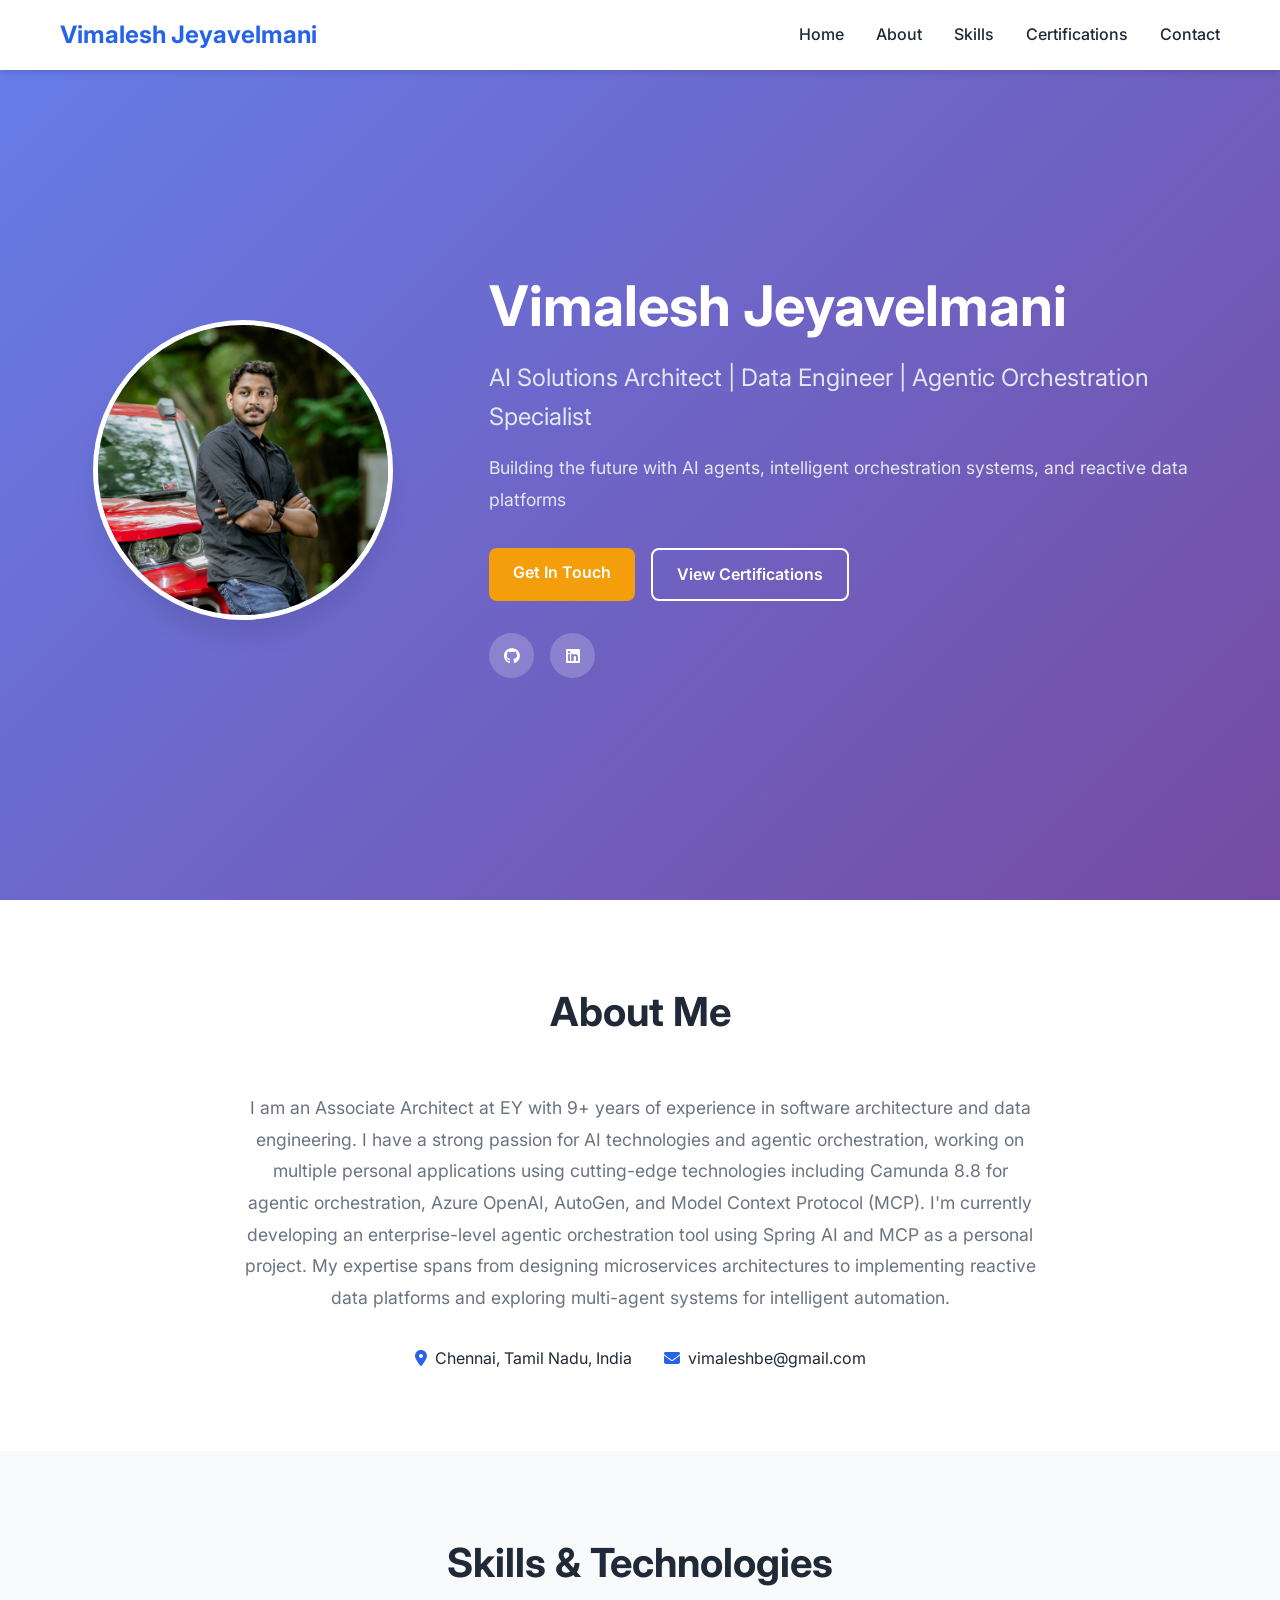
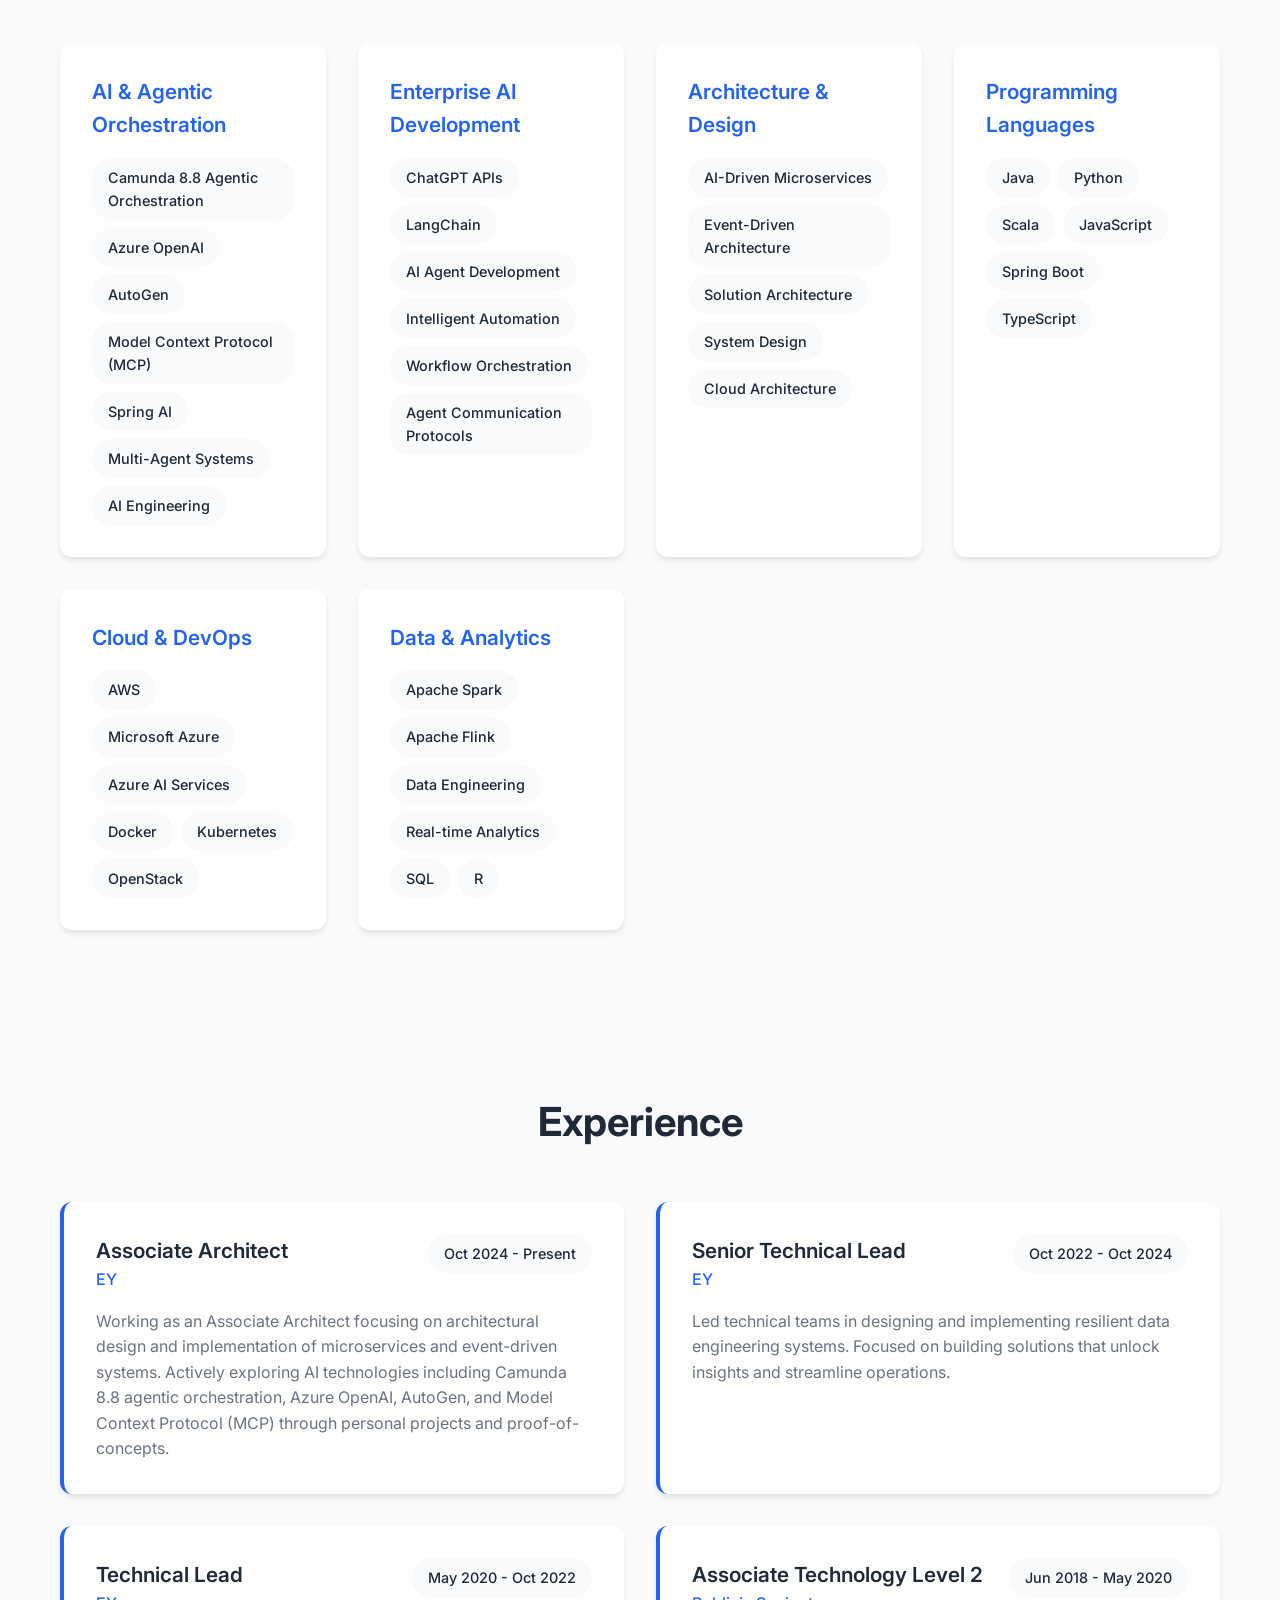
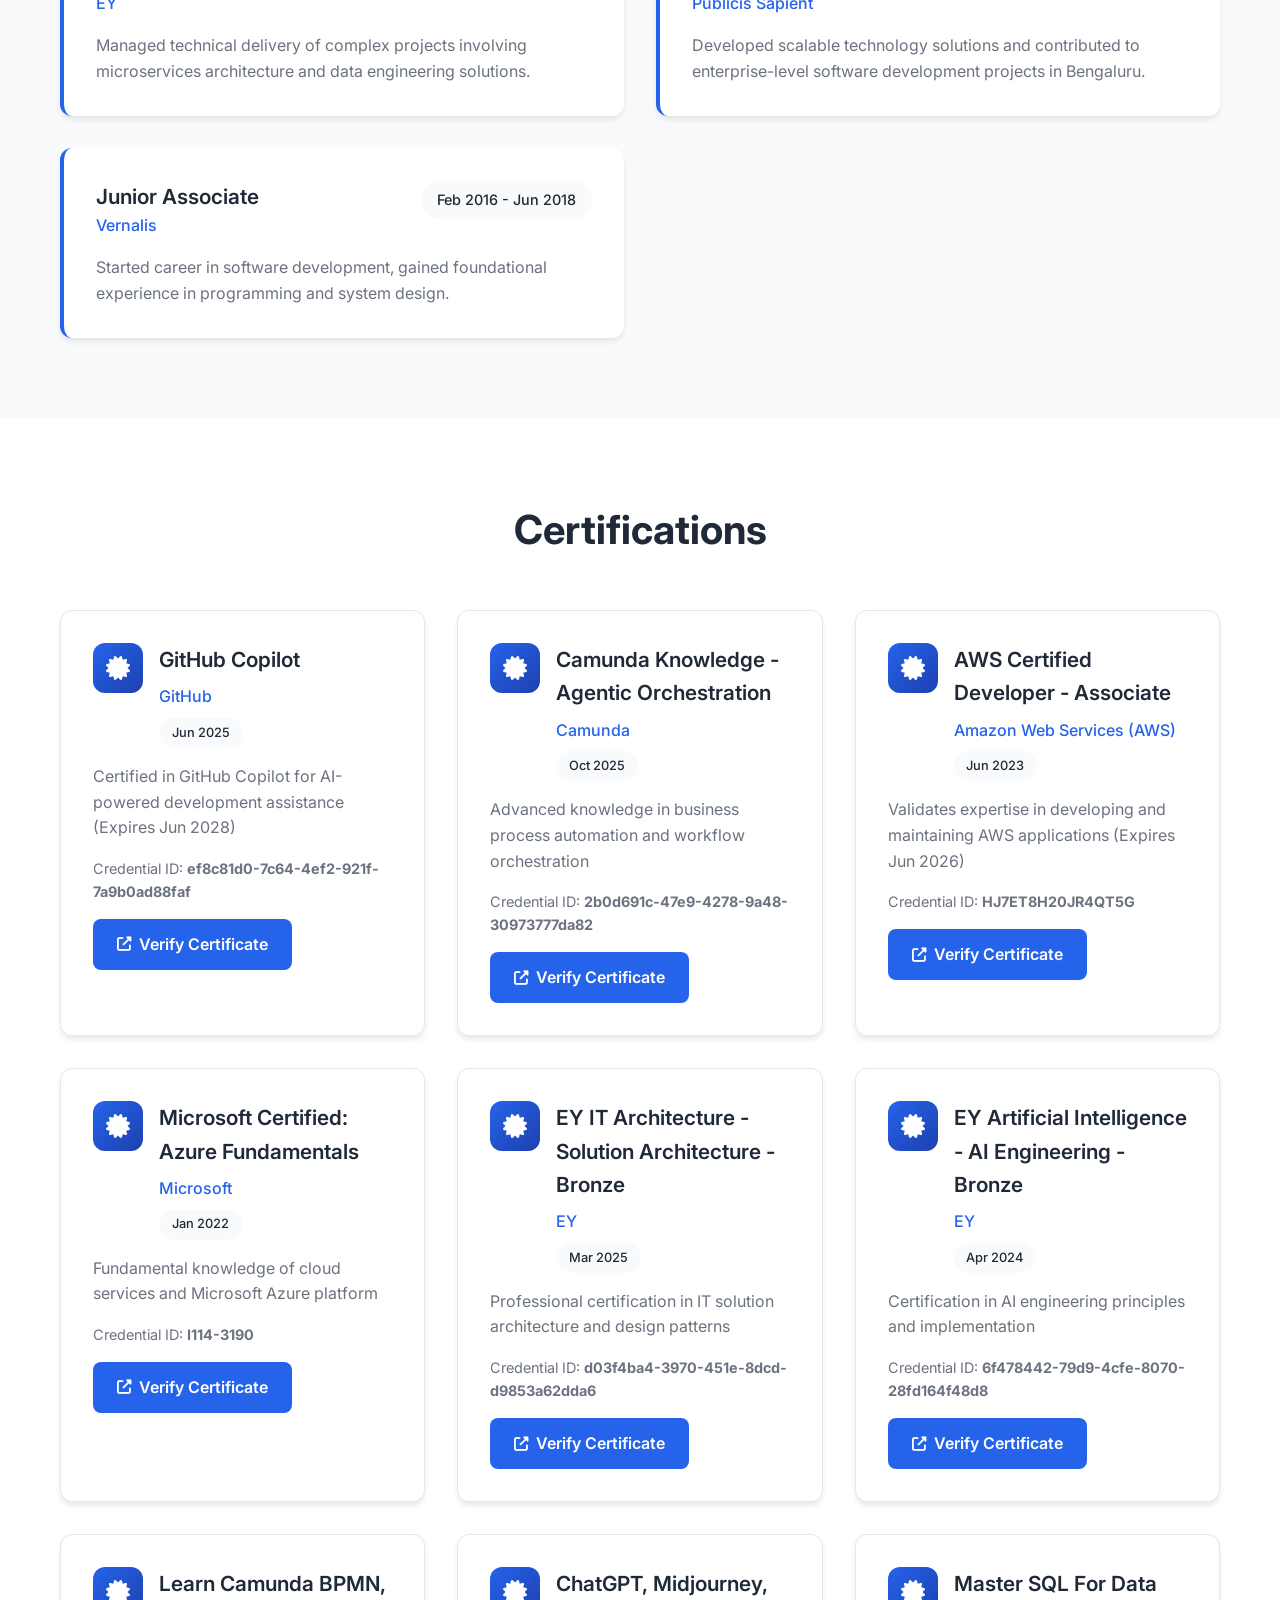
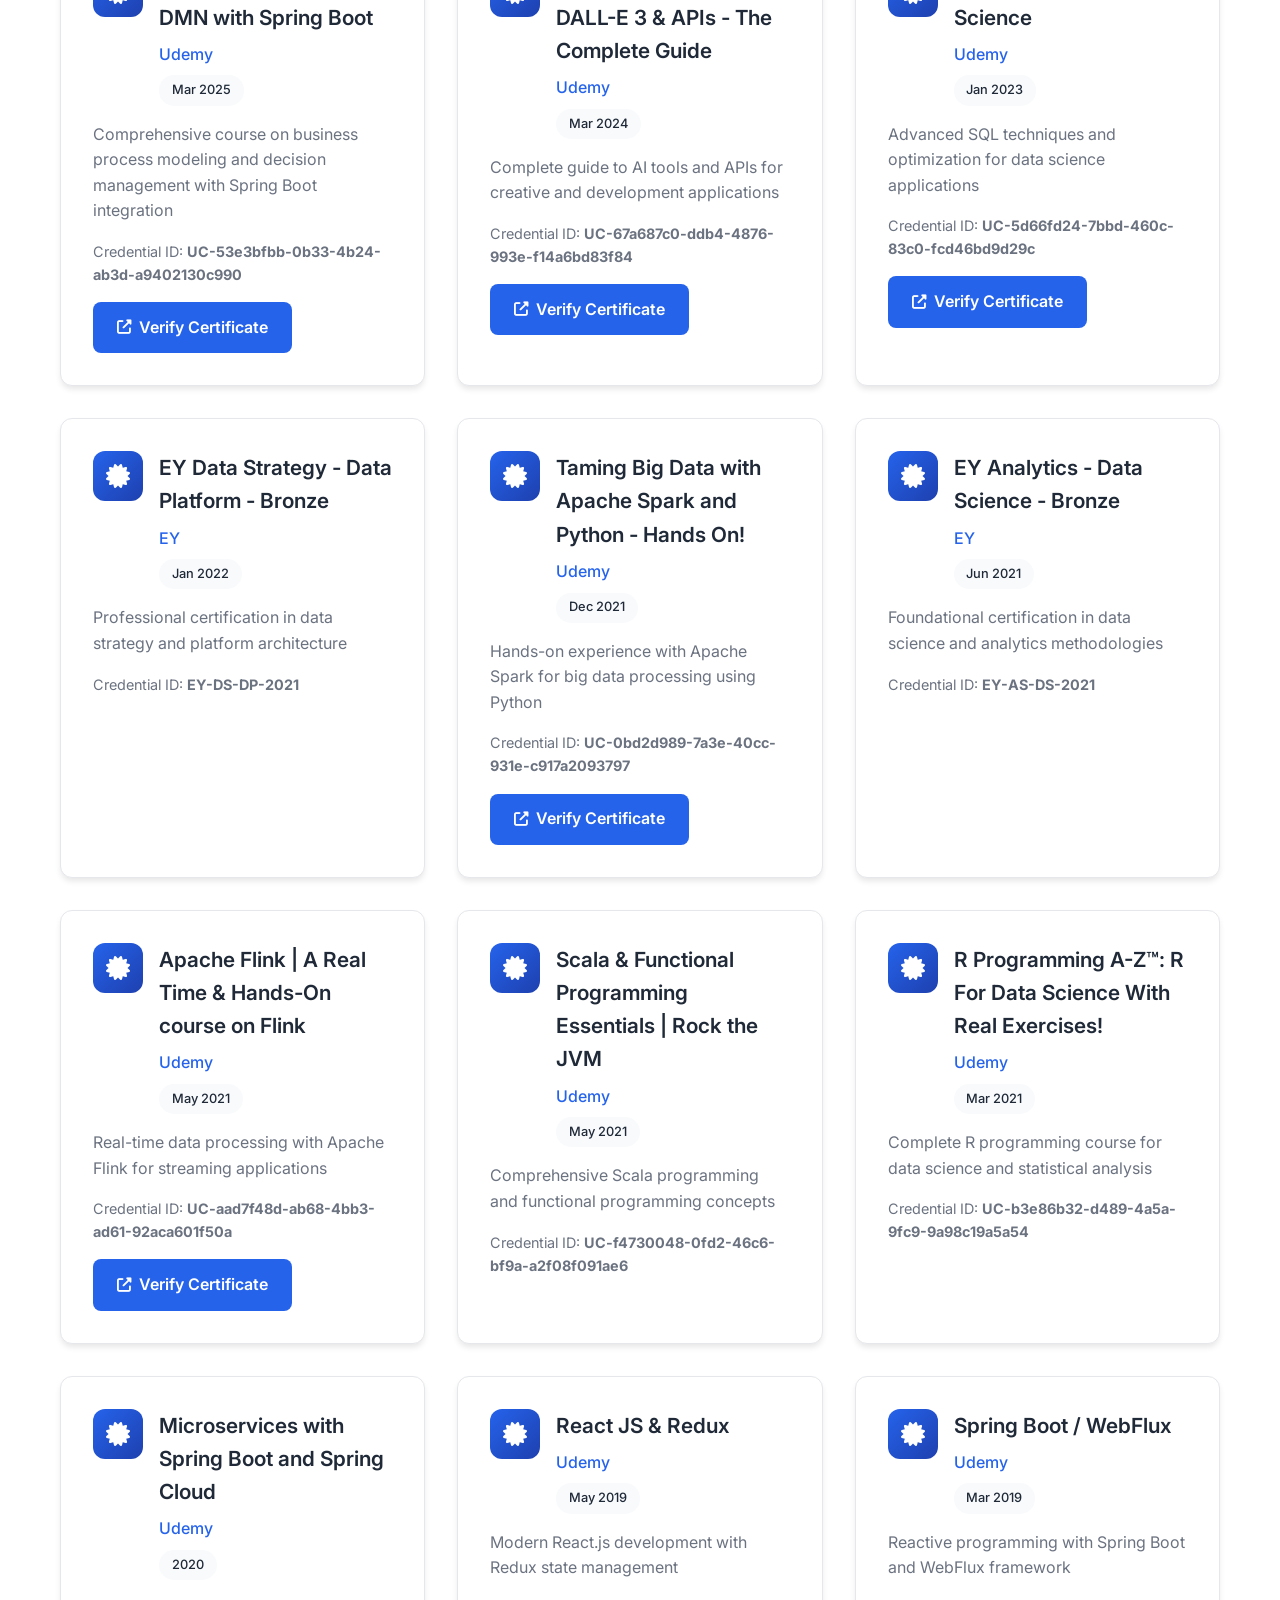
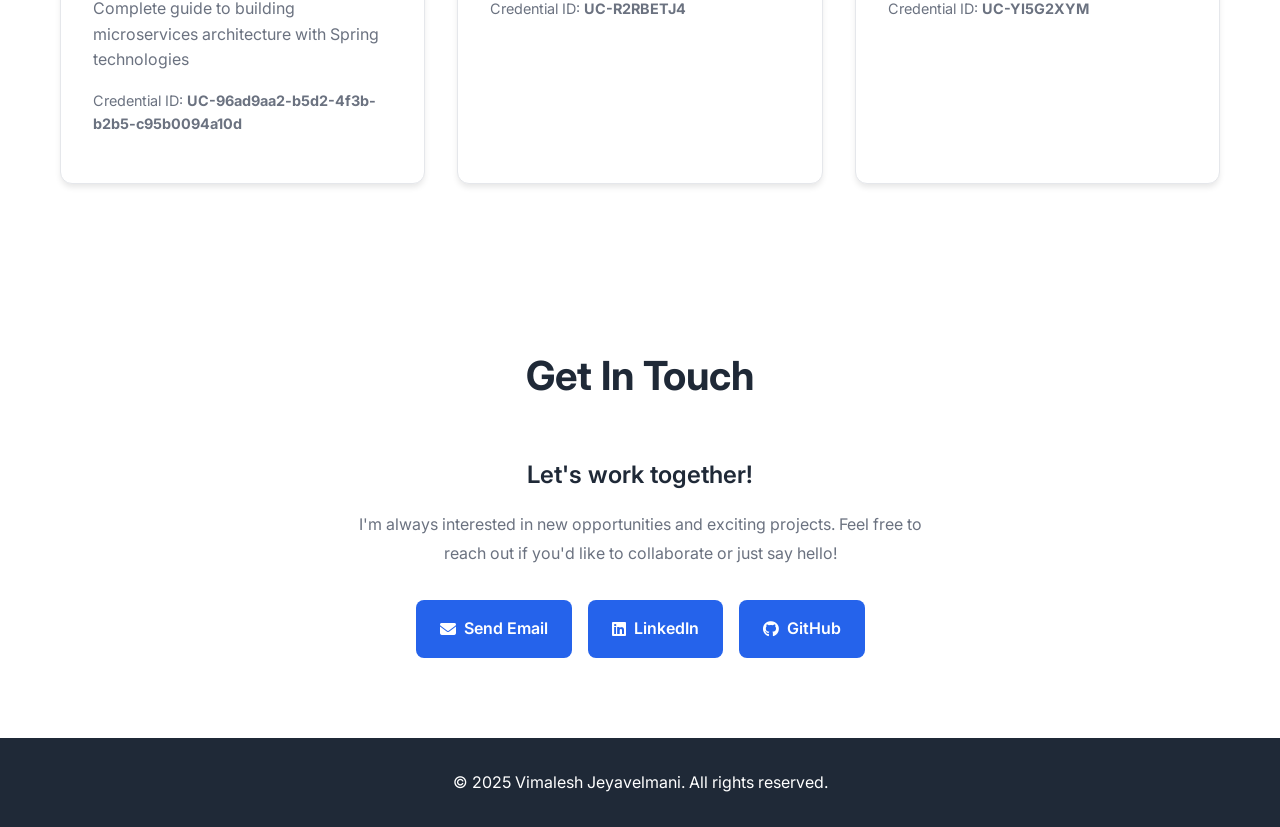
==== index.html @ 578a7df6 "updated the profile page" ====
<!DOCTYPE html>
<html lang="en">
<head>
    <meta charset="UTF-8">
    <meta name="viewport" content="width=device-width, initial-scale=1.0">
    <title id="page-title">Profile - Loading...</title>
    <link rel="stylesheet" href="assets/css/style.css">
    <link href="https://cdnjs.cloudflare.com/ajax/libs/font-awesome/6.4.0/css/all.min.css" rel="stylesheet">
    <link href="https://fonts.googleapis.com/css2?family=Inter:wght@300;400;500;600;700&display=swap" rel="stylesheet">
</head>
<body>
    <!-- Loading Spinner -->
    <div id="loading" class="loading">
        <div class="spinner"></div>
    </div>

    <!-- Navigation -->
    <nav class="navbar">
        <div class="nav-container">
            <div class="nav-brand" id="nav-name">Profile</div>
            <div class="nav-menu">
                <a href="#home" class="nav-link">Home</a>
                <a href="#about" class="nav-link">About</a>
                <a href="#skills" class="nav-link">Skills</a>
                <a href="#certifications" class="nav-link">Certifications</a>
                <a href="#contact" class="nav-link">Contact</a>
            </div>
            <div class="nav-toggle" id="nav-toggle">
                <i class="fas fa-bars"></i>
            </div>
        </div>
    </nav>

    <!-- Hero Section -->
    <section id="home" class="hero">
        <div class="hero-container">
            <div class="hero-content">
                <div class="hero-image">
                    <img id="profile-photo" src="" alt="Profile Photo" class="profile-img">
                </div>
                <div class="hero-text">
                    <h1 id="hero-name" class="hero-name">Loading...</h1>
                    <h2 id="hero-title" class="hero-title">Loading...</h2>
                    <p id="hero-tagline" class="hero-tagline">Loading...</p>
                    <div class="hero-buttons">
                        <a href="#contact" class="btn btn-primary">Get In Touch</a>
                        <a href="#certifications" class="btn btn-secondary">View Certifications</a>
                    </div>
                    <div id="social-links" class="social-links"></div>
                </div>
            </div>
        </div>
    </section>

    <!-- About Section -->
    <section id="about" class="about">
        <div class="container">
            <h2 class="section-title">About Me</h2>
            <div class="about-content">
                <div class="about-text">
                    <p id="bio-text" class="bio-text">Loading...</p>
                    <div class="about-info">
                        <div class="info-item">
                            <i class="fas fa-map-marker-alt"></i>
                            <span id="location-text">Loading...</span>
                        </div>
                        <div class="info-item">
                            <i class="fas fa-envelope"></i>
                            <span id="email-text">Loading...</span>
                        </div>
                    </div>
                </div>
            </div>
        </div>
    </section>

    <!-- Skills Section -->
    <section id="skills" class="skills">
        <div class="container">
            <h2 class="section-title">Skills & Technologies</h2>
            <div id="skills-container" class="skills-grid">
                <!-- Skills will be dynamically loaded here -->
            </div>
        </div>
    </section>

    <!-- Experience Section -->
    <section id="experience" class="experience">
        <div class="container">
            <h2 class="section-title">Experience</h2>
            <div id="experience-container" class="timeline">
                <!-- Experience will be dynamically loaded here -->
            </div>
        </div>
    </section>

    <!-- Certifications Section -->
    <section id="certifications" class="certifications">
        <div class="container">
            <h2 class="section-title">Certifications</h2>
            <div id="certifications-container" class="certifications-grid">
                <!-- Certifications will be dynamically loaded here -->
            </div>
        </div>
    </section>

    <!-- Contact Section -->
    <section id="contact" class="contact">
        <div class="container">
            <h2 class="section-title">Get In Touch</h2>
            <div class="contact-content">
                <div class="contact-info">
                    <h3>Let's work together!</h3>
                    <p>I'm always interested in new opportunities and exciting projects. Feel free to reach out if you'd like to collaborate or just say hello!</p>
                    <div class="contact-methods">
                        <a href="#" id="contact-email" class="contact-method">
                            <i class="fas fa-envelope"></i>
                            <span>Send Email</span>
                        </a>
                        <a href="#" id="contact-linkedin" class="contact-method">
                            <i class="fab fa-linkedin"></i>
                            <span>LinkedIn</span>
                        </a>
                        <a href="#" id="contact-github" class="contact-method">
                            <i class="fab fa-github"></i>
                            <span>GitHub</span>
                        </a>
                    </div>
                </div>
            </div>
        </div>
    </section>

    <!-- Footer -->
    <footer class="footer">
        <div class="container">
            <p>&copy; 2025 <span id="footer-name">Your Name</span>. All rights reserved.</p>
        </div>
    </footer>

    <script src="assets/js/script.js"></script>
</body>
</html>
---- assets/css/style.css ----
/* Reset and Base Styles */
* {
    margin: 0;
    padding: 0;
    box-sizing: border-box;
}

html {
    scroll-behavior: smooth;
}

body {
    font-family: 'Inter', sans-serif;
    line-height: 1.6;
    color: var(--text-color);
    background-color: var(--bg-color);
}

:root {
    --primary-color: #2563eb;
    --secondary-color: #1e40af;
    --accent-color: #f59e0b;
    --bg-color: #f8fafc;
    --text-color: #1f2937;
    --text-light: #6b7280;
    --white: #ffffff;
    --shadow: 0 4px 6px -1px rgba(0, 0, 0, 0.1);
    --shadow-lg: 0 20px 25px -5px rgba(0, 0, 0, 0.1);
}

/* Loading Spinner */
.loading {
    position: fixed;
    top: 0;
    left: 0;
    width: 100%;
    height: 100%;
    background-color: var(--white);
    display: flex;
    justify-content: center;
    align-items: center;
    z-index: 9999;
    transition: opacity 0.3s ease;
}

.loading.hidden {
    opacity: 0;
    pointer-events: none;
}

.spinner {
    width: 50px;
    height: 50px;
    border: 5px solid #e5e7eb;
    border-top: 5px solid var(--primary-color);
    border-radius: 50%;
    animation: spin 1s linear infinite;
}

@keyframes spin {
    0% { transform: rotate(0deg); }
    100% { transform: rotate(360deg); }
}

/* Container */
.container {
    max-width: 1200px;
    margin: 0 auto;
    padding: 0 20px;
}

/* Navigation */
.navbar {
    position: fixed;
    top: 0;
    left: 0;
    right: 0;
    background-color: var(--white);
    box-shadow: var(--shadow);
    z-index: 1000;
    transition: background-color 0.3s ease;
}

.nav-container {
    max-width: 1200px;
    margin: 0 auto;
    padding: 0 20px;
    display: flex;
    justify-content: space-between;
    align-items: center;
    height: 70px;
}

.nav-brand {
    font-size: 1.5rem;
    font-weight: 700;
    color: var(--primary-color);
}

.nav-menu {
    display: flex;
    gap: 2rem;
}

.nav-link {
    text-decoration: none;
    color: var(--text-color);
    font-weight: 500;
    transition: color 0.3s ease;
}

.nav-link:hover {
    color: var(--primary-color);
}

.nav-toggle {
    display: none;
    font-size: 1.5rem;
    color: var(--text-color);
    cursor: pointer;
}

/* Hero Section */
.hero {
    padding: 120px 0 80px;
    background: linear-gradient(135deg, #667eea 0%, #764ba2 100%);
    color: var(--white);
    min-height: 100vh;
    display: flex;
    align-items: center;
}

.hero-container {
    max-width: 1200px;
    margin: 0 auto;
    padding: 0 20px;
}

.hero-content {
    display: grid;
    grid-template-columns: 1fr 2fr;
    gap: 4rem;
    align-items: center;
}

.hero-image {
    display: flex;
    justify-content: center;
}

.profile-img {
    width: 300px;
    height: 300px;
    border-radius: 50%;
    object-fit: cover;
    border: 5px solid var(--white);
    box-shadow: var(--shadow-lg);
}

.profile-placeholder {
    width: 300px;
    height: 300px;
    border-radius: 50%;
    background: linear-gradient(135deg, #667eea 0%, #764ba2 100%);
    display: flex;
    align-items: center;
    justify-content: center;
    font-size: 4rem;
    color: rgba(255, 255, 255, 0.8);
    border: 5px solid var(--white);
    box-shadow: var(--shadow-lg);
}

.profile-placeholder {
    width: 300px;
    height: 300px;
    border-radius: 50%;
    background: linear-gradient(135deg, #667eea 0%, #764ba2 100%);
    display: flex;
    align-items: center;
    justify-content: center;
    font-size: 4rem;
    color: rgba(255, 255, 255, 0.8);
    border: 5px solid var(--white);
    box-shadow: var(--shadow-lg);
}

.hero-name {
    font-size: 3.5rem;
    font-weight: 700;
    margin-bottom: 0.5rem;
}

.hero-title {
    font-size: 1.5rem;
    font-weight: 400;
    color: #e2e8f0;
    margin-bottom: 1rem;
}

.hero-tagline {
    font-size: 1.1rem;
    line-height: 1.8;
    margin-bottom: 2rem;
    color: #e2e8f0;
}

.hero-buttons {
    display: flex;
    gap: 1rem;
    margin-bottom: 2rem;
}

.btn {
    padding: 12px 24px;
    border-radius: 8px;
    text-decoration: none;
    font-weight: 600;
    transition: all 0.3s ease;
    display: inline-block;
}

.btn-primary {
    background-color: var(--accent-color);
    color: var(--white);
}

.btn-primary:hover {
    background-color: #d97706;
    transform: translateY(-2px);
}

.btn-secondary {
    background-color: transparent;
    color: var(--white);
    border: 2px solid var(--white);
}

.btn-secondary:hover {
    background-color: var(--white);
    color: var(--primary-color);
    transform: translateY(-2px);
}

.social-links {
    display: flex;
    gap: 1rem;
}

.social-link {
    display: flex;
    align-items: center;
    justify-content: center;
    width: 45px;
    height: 45px;
    background-color: rgba(255, 255, 255, 0.2);
    color: var(--white);
    text-decoration: none;
    border-radius: 50%;
    transition: all 0.3s ease;
}

.social-link:hover {
    background-color: var(--white);
    color: var(--primary-color);
    transform: translateY(-3px);
}

/* Sections */
section {
    padding: 80px 0;
}

.section-title {
    font-size: 2.5rem;
    font-weight: 700;
    text-align: center;
    margin-bottom: 3rem;
    color: var(--text-color);
}

/* About Section */
.about {
    background-color: var(--white);
}

.about-content {
    max-width: 800px;
    margin: 0 auto;
    text-align: center;
}

.bio-text {
    font-size: 1.1rem;
    line-height: 1.8;
    color: var(--text-light);
    margin-bottom: 2rem;
}

.about-info {
    display: flex;
    justify-content: center;
    gap: 2rem;
    flex-wrap: wrap;
}

.info-item {
    display: flex;
    align-items: center;
    gap: 0.5rem;
    color: var(--text-color);
}

.info-item i {
    color: var(--primary-color);
}

/* Skills Section */
.skills {
    background-color: var(--bg-color);
}

.skills-grid {
    display: grid;
    grid-template-columns: repeat(auto-fit, minmax(250px, 1fr));
    gap: 2rem;
}

.skill-category {
    background-color: var(--white);
    padding: 2rem;
    border-radius: 12px;
    box-shadow: var(--shadow);
    transition: transform 0.3s ease;
}

.skill-category:hover {
    transform: translateY(-5px);
}

.skill-category h3 {
    font-size: 1.3rem;
    font-weight: 600;
    color: var(--primary-color);
    margin-bottom: 1rem;
}

.skill-tags {
    display: flex;
    flex-wrap: wrap;
    gap: 0.5rem;
}

.skill-tag {
    background-color: var(--bg-color);
    color: var(--text-color);
    padding: 0.5rem 1rem;
    border-radius: 20px;
    font-size: 0.9rem;
    font-weight: 500;
}

/* Projects Section */
.projects {
    background-color: var(--white);
}

.projects-grid {
    display: grid;
    grid-template-columns: repeat(auto-fit, minmax(350px, 1fr));
    gap: 2rem;
}

.project-card {
    background-color: var(--white);
    border-radius: 12px;
    overflow: hidden;
    box-shadow: var(--shadow);
    transition: transform 0.3s ease;
}

.project-card:hover {
    transform: translateY(-5px);
}

.project-image {
    width: 100%;
    height: 200px;
    background-color: var(--bg-color);
    display: flex;
    align-items: center;
    justify-content: center;
    color: var(--text-light);
}

.project-image img {
    width: 100%;
    height: 100%;
    object-fit: cover;
}

.project-content {
    padding: 1.5rem;
}

.project-title {
    font-size: 1.3rem;
    font-weight: 600;
    color: var(--text-color);
    margin-bottom: 0.5rem;
}

.project-description {
    color: var(--text-light);
    margin-bottom: 1rem;
    line-height: 1.6;
}

.project-technologies {
    display: flex;
    flex-wrap: wrap;
    gap: 0.5rem;
    margin-bottom: 1rem;
}

.tech-tag {
    background-color: var(--primary-color);
    color: var(--white);
    padding: 0.3rem 0.8rem;
    border-radius: 15px;
    font-size: 0.8rem;
    font-weight: 500;
}

.project-links {
    display: flex;
    gap: 1rem;
}

.project-link {
    color: var(--primary-color);
    text-decoration: none;
    font-weight: 600;
    transition: color 0.3s ease;
}

.project-link:hover {
    color: var(--secondary-color);
}

/* Experience Section */
.experience {
    background-color: var(--bg-color);
}

.timeline {
    display: grid;
    grid-template-columns: repeat(auto-fit, minmax(400px, 1fr));
    gap: 2rem;
    max-width: 1200px;
    margin: 0 auto;
}

.timeline-item {
    background-color: var(--white);
    padding: 2rem;
    border-radius: 12px;
    box-shadow: var(--shadow);
    border-left: 4px solid var(--primary-color);
    transition: transform 0.3s ease;
}

.timeline-item:hover {
    transform: translateY(-5px);
}

.timeline-header {
    display: flex;
    justify-content: space-between;
    align-items: flex-start;
    margin-bottom: 1rem;
}

.timeline-title {
    font-size: 1.3rem;
    font-weight: 600;
    color: var(--text-color);
}

.timeline-company {
    color: var(--primary-color);
    font-weight: 500;
}

.timeline-duration {
    background-color: var(--bg-color);
    color: var(--text-color);
    padding: 0.5rem 1rem;
    border-radius: 20px;
    font-size: 0.9rem;
    font-weight: 500;
}

.timeline-description {
    color: var(--text-light);
    line-height: 1.6;
}

/* Certifications Section */
.certifications {
    background-color: var(--white);
}

.certifications-grid {
    display: grid;
    grid-template-columns: repeat(auto-fit, minmax(350px, 1fr));
    gap: 2rem;
}

.certification-card {
    background-color: var(--white);
    border-radius: 12px;
    padding: 2rem;
    box-shadow: var(--shadow);
    border: 1px solid #e5e7eb;
    transition: all 0.3s ease;
    position: relative;
}

.certification-card:hover {
    transform: translateY(-5px);
    box-shadow: var(--shadow-lg);
}

.certification-header {
    display: flex;
    align-items: flex-start;
    gap: 1rem;
    margin-bottom: 1rem;
}

.certification-icon {
    width: 50px;
    height: 50px;
    background: linear-gradient(135deg, var(--primary-color), var(--secondary-color));
    border-radius: 12px;
    display: flex;
    align-items: center;
    justify-content: center;
    color: var(--white);
    font-size: 1.5rem;
    flex-shrink: 0;
}

.certification-info {
    flex-grow: 1;
}

.certification-name {
    font-size: 1.3rem;
    font-weight: 600;
    color: var(--text-color);
    margin-bottom: 0.5rem;
}

.certification-issuer {
    color: var(--primary-color);
    font-weight: 500;
    margin-bottom: 0.5rem;
}

.certification-date {
    background-color: var(--bg-color);
    color: var(--text-color);
    padding: 0.3rem 0.8rem;
    border-radius: 15px;
    font-size: 0.8rem;
    font-weight: 500;
    display: inline-block;
}

.certification-description {
    color: var(--text-light);
    margin: 1rem 0;
    line-height: 1.6;
}

.certification-credential {
    font-size: 0.9rem;
    color: var(--text-light);
    margin-bottom: 1rem;
}

.certification-verify {
    display: inline-flex;
    align-items: center;
    gap: 0.5rem;
    background-color: var(--primary-color);
    color: var(--white);
    padding: 0.8rem 1.5rem;
    border-radius: 8px;
    text-decoration: none;
    font-weight: 600;
    transition: all 0.3s ease;
}

.certification-verify:hover {
    background-color: var(--secondary-color);
    transform: translateY(-2px);
}

.certification-verify i {
    font-size: 0.9rem;
}

/* Contact Section */
.contact {
    background-color: var(--white);
}

.contact-content {
    max-width: 600px;
    margin: 0 auto;
    text-align: center;
}

.contact-content h3 {
    font-size: 1.5rem;
    font-weight: 600;
    color: var(--text-color);
    margin-bottom: 1rem;
}

.contact-content p {
    color: var(--text-light);
    margin-bottom: 2rem;
    line-height: 1.8;
}

.contact-methods {
    display: flex;
    justify-content: center;
    gap: 1rem;
    flex-wrap: wrap;
}

.contact-method {
    display: flex;
    align-items: center;
    gap: 0.5rem;
    background-color: var(--primary-color);
    color: var(--white);
    padding: 1rem 1.5rem;
    border-radius: 8px;
    text-decoration: none;
    font-weight: 600;
    transition: all 0.3s ease;
}

.contact-method:hover {
    background-color: var(--secondary-color);
    transform: translateY(-2px);
}

/* Footer */
.footer {
    background-color: var(--text-color);
    color: var(--white);
    padding: 2rem 0;
    text-align: center;
}

/* Responsive Design */
@media (max-width: 768px) {
    .nav-menu {
        position: fixed;
        top: 70px;
        left: -100%;
        width: 100%;
        height: calc(100vh - 70px);
        background-color: var(--white);
        flex-direction: column;
        justify-content: flex-start;
        padding-top: 2rem;
        transition: left 0.3s ease;
    }

    .nav-menu.active {
        left: 0;
    }

    .nav-toggle {
        display: block;
    }

    .hero-content {
        grid-template-columns: 1fr;
        text-align: center;
        gap: 2rem;
    }

    .hero-name {
        font-size: 2.5rem;
    }

    .hero-buttons {
        justify-content: center;
    }

    .profile-img {
        width: 250px;
        height: 250px;
    }

    .profile-placeholder {
        width: 250px;
        height: 250px;
        font-size: 3rem;
    }

    .about-info {
        flex-direction: column;
        gap: 1rem;
    }

    .timeline-header {
        flex-direction: column;
        gap: 0.5rem;
    }

    .timeline {
        grid-template-columns: 1fr;
        gap: 1.5rem;
    }

    .contact-methods {
        flex-direction: column;
    }

    .projects-grid {
        grid-template-columns: 1fr;
    }

    .skills-grid {
        grid-template-columns: 1fr;
    }

    .certifications-grid {
        grid-template-columns: 1fr;
    }
}

@media (max-width: 480px) {
    .hero {
        padding: 100px 0 60px;
    }

    .hero-name {
        font-size: 2rem;
    }

    .section-title {
        font-size: 2rem;
    }

    .btn {
        padding: 10px 20px;
        font-size: 0.9rem;
    }

    .profile-img {
        width: 200px;
        height: 200px;
    }

    .profile-placeholder {
        width: 200px;
        height: 200px;
        font-size: 2.5rem;
    }
}
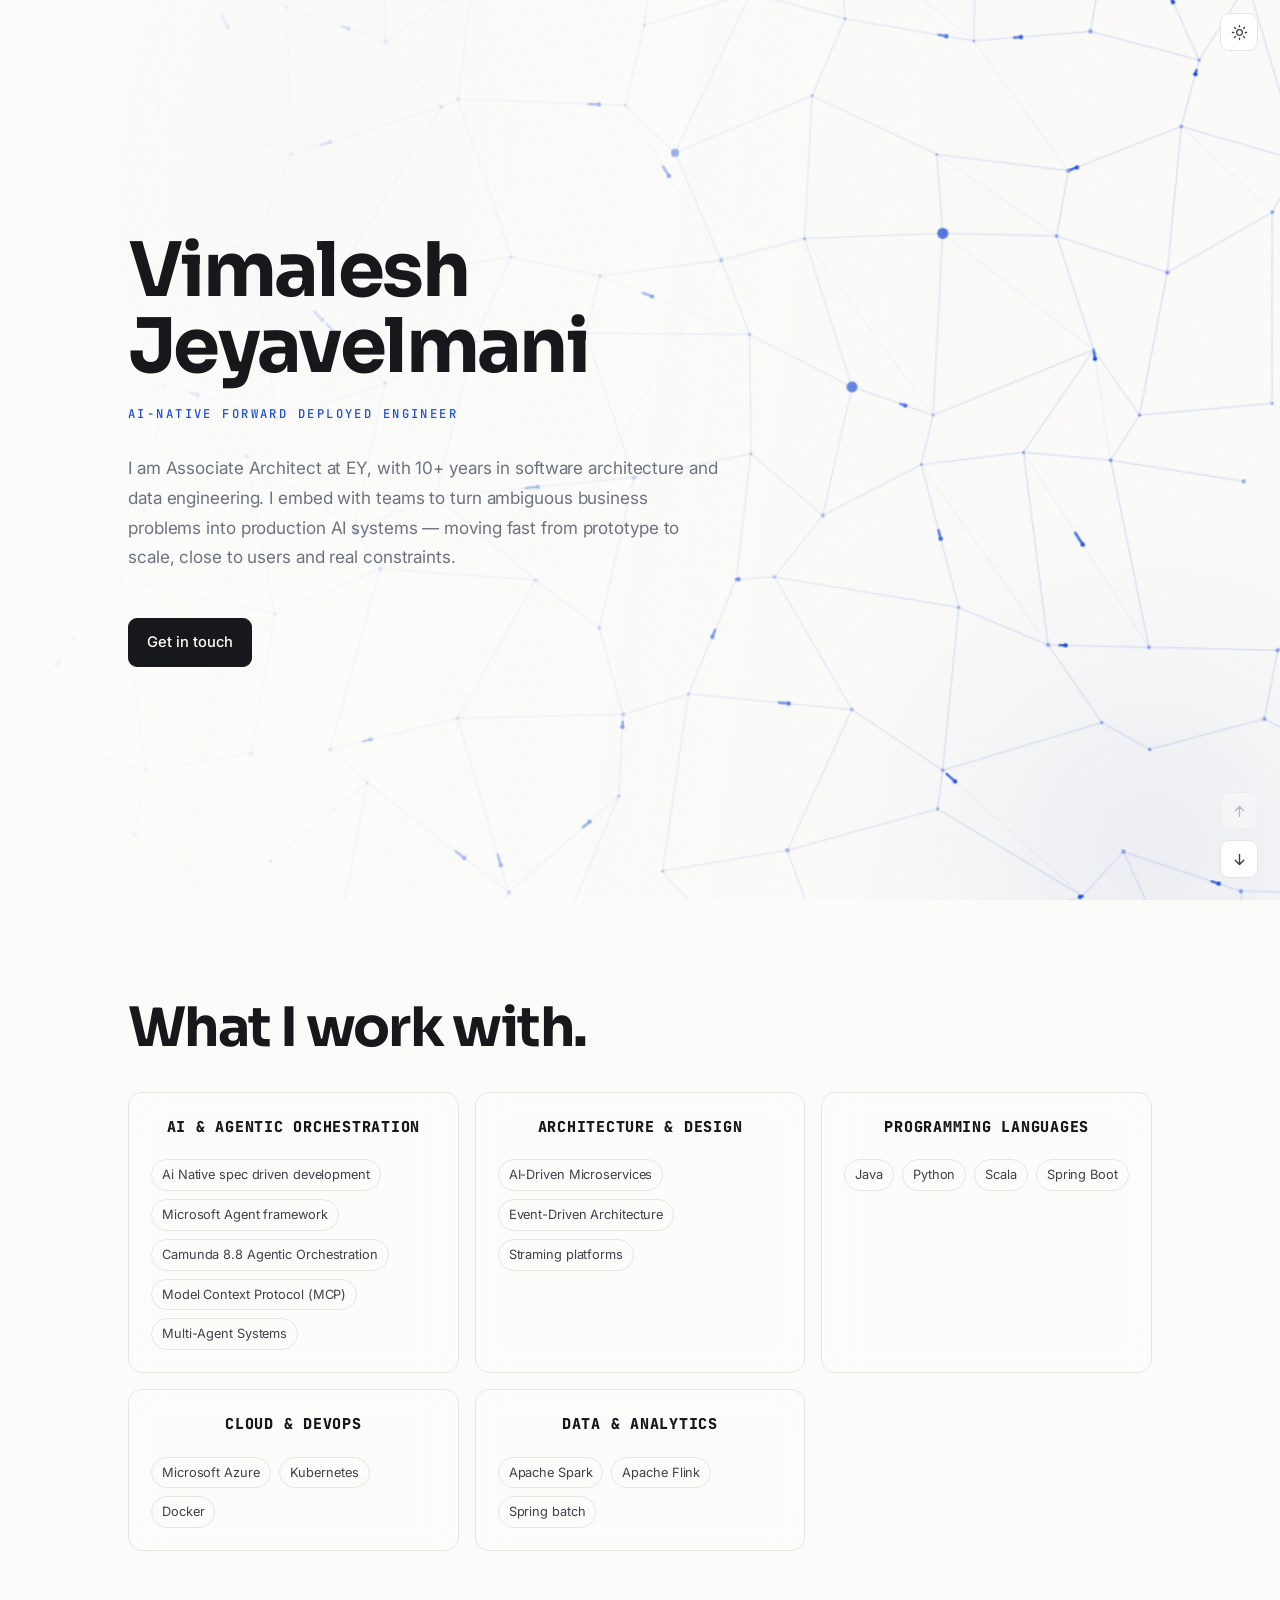
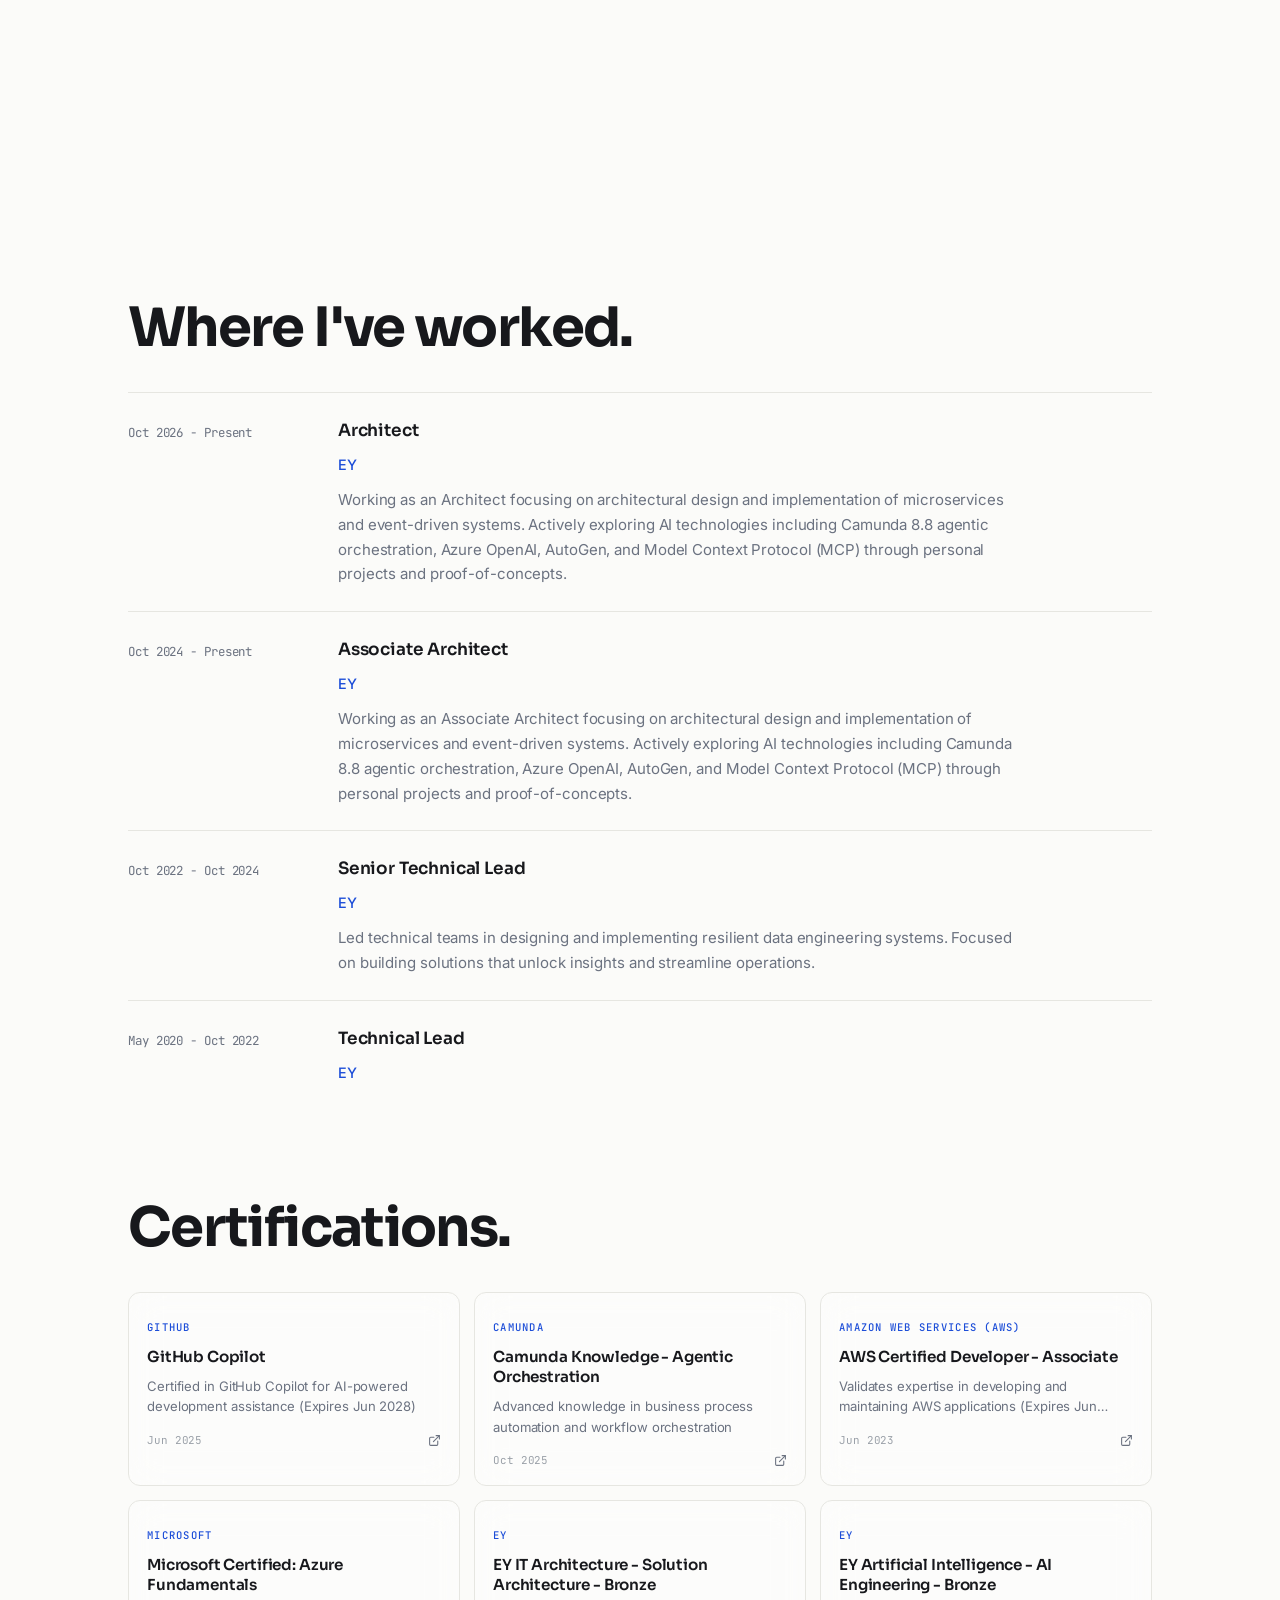
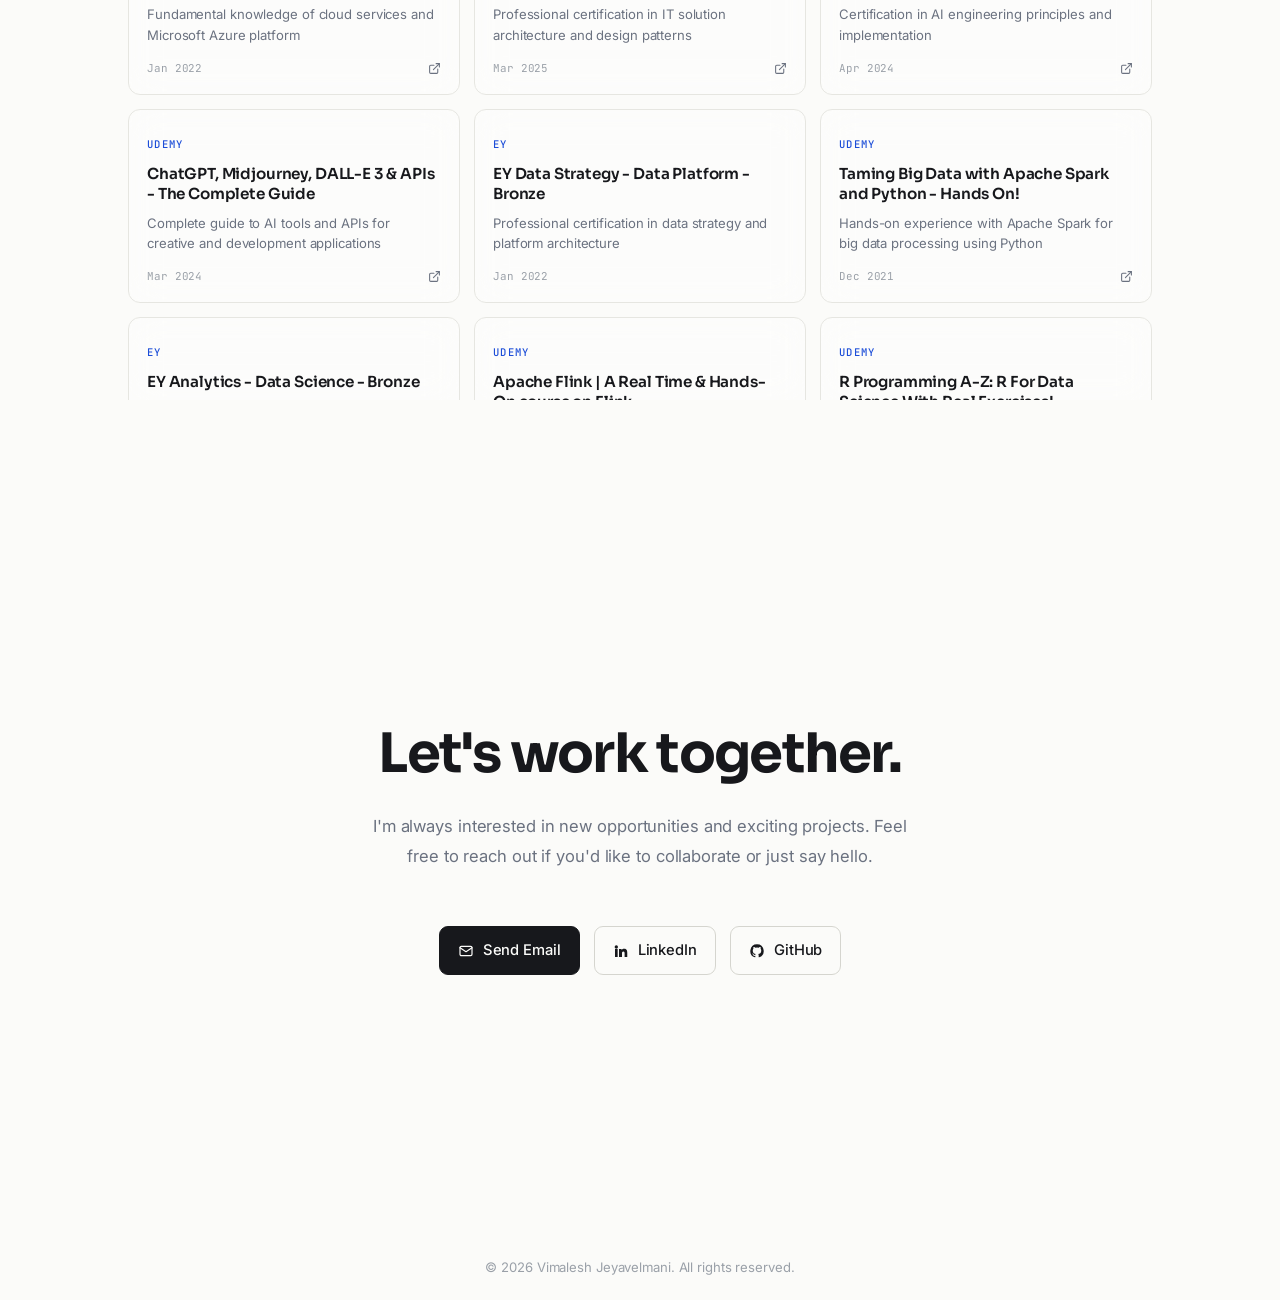
==== commit b3519a82: "Remove obsolete HTML files and images; update index.html for theme support and improved loading expe" ====
--- a/index.html
+++ b/index.html
@@ -1,143 +1,130 @@
 <!DOCTYPE html>
-<html lang="en">
+<html lang="en" data-theme="light">
 <head>
     <meta charset="UTF-8">
     <meta name="viewport" content="width=device-width, initial-scale=1.0">
-    <title id="page-title">Profile - Loading...</title>
-    <link rel="stylesheet" href="assets/css/style.css">
-    <link href="https://cdnjs.cloudflare.com/ajax/libs/font-awesome/6.4.0/css/all.min.css" rel="stylesheet">
-    <link href="https://fonts.googleapis.com/css2?family=Inter:wght@300;400;500;600;700&display=swap" rel="stylesheet">
+    <meta name="description" content="">
+    <title></title>
+    <script>
+        (function () {
+            try {
+                var t = localStorage.getItem('theme');
+                if (!t) t = window.matchMedia('(prefers-color-scheme: dark)').matches ? 'dark' : 'light';
+                document.documentElement.setAttribute('data-theme', t);
+            } catch (e) {}
+        })();
+    </script>
+    <link rel="preconnect" href="https://fonts.googleapis.com">
+    <link rel="preconnect" href="https://fonts.gstatic.com" crossorigin>
+    <link href="https://fonts.googleapis.com/css2?family=Inter:wght@400;500;600;700&family=Sora:wght@600;700;800&family=JetBrains+Mono:wght@400;500&display=swap" rel="stylesheet">
+    <link rel="stylesheet" href="assets/css/style.css?v=2">
+    <noscript><style>.loader{display:none!important}body.is-loading .sections,body.is-loading .section-nav,body.is-loading .float-theme{opacity:1!important}</style></noscript>
 </head>
-<body>
-    <!-- Loading Spinner -->
-    <div id="loading" class="loading">
-        <div class="spinner"></div>
+<body class="is-loading">
+
+    <!-- Ambient background -->
+    <div class="bg" aria-hidden="true">
+        <span class="blob b1"></span>
+        <span class="blob b2"></span>
+        <div class="agents-layer" id="agents-layer">
+            <div class="agents-pan">
+                <canvas class="agents" id="agents-net" aria-hidden="true"></canvas>
+            </div>
+        </div>
+        <span class="grain"></span>
+    </div>
+    <div class="veil" aria-hidden="true"></div>
+
+    <!-- Loader -->
+    <div class="loader" id="loader" role="status" aria-live="polite">
+        <div class="loader-inner">
+            <span class="loader-name" data-text="personal.name"></span>
+            <span class="loader-track"><span class="loader-fill"></span></span>
+            <span class="loader-label">Loading</span>
+        </div>
     </div>
 
-    <!-- Navigation -->
-    <nav class="navbar">
-        <div class="nav-container">
-            <div class="nav-brand" id="nav-name">Profile</div>
-            <div class="nav-menu">
-                <a href="#home" class="nav-link">Home</a>
-                <a href="#about" class="nav-link">About</a>
-                <a href="#skills" class="nav-link">Skills</a>
-                <a href="#certifications" class="nav-link">Certifications</a>
-                <a href="#contact" class="nav-link">Contact</a>
-            </div>
-            <div class="nav-toggle" id="nav-toggle">
-                <i class="fas fa-bars"></i>
-            </div>
+    <!-- Theme toggle -->
+    <button class="icon-btn theme-toggle float-theme" id="theme-toggle" aria-label="Toggle theme"></button>
+
+    <!-- Top navigation (appears from the 2nd section onward) -->
+    <header class="topnav" id="topnav">
+        <div class="topnav-inner">
+            <button class="topnav-brand" id="topnav-brand" type="button" data-text="personal.name"></button>
+            <nav class="topnav-links" id="topnav-links" aria-label="Sections"></nav>
         </div>
-    </nav>
+    </header>
 
-    <!-- Hero Section -->
-    <section id="home" class="hero">
-        <div class="hero-container">
-            <div class="hero-content">
-                <div class="hero-image">
-                    <img id="profile-photo" src="" alt="Profile Photo" class="profile-img">
-                </div>
-                <div class="hero-text">
-                    <h1 id="hero-name" class="hero-name">Loading...</h1>
-                    <h2 id="hero-title" class="hero-title">Loading...</h2>
-                    <p id="hero-tagline" class="hero-tagline">Loading...</p>
-                    <div class="hero-buttons">
-                        <a href="#contact" class="btn btn-primary">Get In Touch</a>
-                        <a href="#certifications" class="btn btn-secondary">View Certifications</a>
-                    </div>
-                    <div id="social-links" class="social-links"></div>
-                </div>
-            </div>
-        </div>
-    </section>
+    <!-- ================= Sections ================= -->
+    <main class="sections" id="sections">
 
-    <!-- About Section -->
-    <section id="about" class="about">
-        <div class="container">
-            <h2 class="section-title">About Me</h2>
-            <div class="about-content">
-                <div class="about-text">
-                    <p id="bio-text" class="bio-text">Loading...</p>
-                    <div class="about-info">
-                        <div class="info-item">
-                            <i class="fas fa-map-marker-alt"></i>
-                            <span id="location-text">Loading...</span>
-                        </div>
-                        <div class="info-item">
-                            <i class="fas fa-envelope"></i>
-                            <span id="email-text">Loading...</span>
-                        </div>
+        <!-- Home -->
+        <section class="pane" id="home" aria-label="Intro">
+            <div class="wrap">
+                <div class="hero-grid">
+                    <h1 id="hero-name" data-text="personal.name"></h1>
+                    <span class="hero-role" id="hero-role" data-text="personal.title"></span>
+                    <p class="hero-intro" id="hero-intro" data-text="personal.bio" data-sentences="2"></p>
+                    <div class="hero-actions">
+                        <button class="btn btn-primary" id="cta-contact" type="button">Get in touch</button>
                     </div>
                 </div>
             </div>
-        </div>
-    </section>
+        </section>
 
-    <!-- Skills Section -->
-    <section id="skills" class="skills">
-        <div class="container">
-            <h2 class="section-title">Skills & Technologies</h2>
-            <div id="skills-container" class="skills-grid">
-                <!-- Skills will be dynamically loaded here -->
+        <!-- Skills -->
+        <section class="pane" id="skills" aria-label="Skills">
+            <div class="wrap">
+                <div class="exp-head">
+                    <h2 class="pane-title" data-text="sections.skills.heading"></h2>
+                </div>
+                <div class="skills-grid" id="skills-grid"></div>
             </div>
-        </div>
-    </section>
+        </section>
 
-    <!-- Experience Section -->
-    <section id="experience" class="experience">
-        <div class="container">
-            <h2 class="section-title">Experience</h2>
-            <div id="experience-container" class="timeline">
-                <!-- Experience will be dynamically loaded here -->
+        <!-- Experience -->
+        <section class="pane" id="experience" aria-label="Experience">
+            <div class="wrap">
+                <div class="exp-head">
+                    <h2 class="pane-title" data-text="sections.experience.heading"></h2>
+                </div>
+                <div class="exp-list" id="exp-list"></div>
             </div>
-        </div>
-    </section>
+        </section>
 
-    <!-- Certifications Section -->
-    <section id="certifications" class="certifications">
-        <div class="container">
-            <h2 class="section-title">Certifications</h2>
-            <div id="certifications-container" class="certifications-grid">
-                <!-- Certifications will be dynamically loaded here -->
+        <!-- Certifications -->
+        <section class="pane" id="certifications" aria-label="Certifications">
+            <div class="wrap">
+                <div class="exp-head">
+                    <h2 class="pane-title" data-text="sections.certifications.heading"></h2>
+                </div>
+                <div class="certs-grid" id="certs-grid"></div>
             </div>
-        </div>
-    </section>
+        </section>
 
-    <!-- Contact Section -->
-    <section id="contact" class="contact">
-        <div class="container">
-            <h2 class="section-title">Get In Touch</h2>
-            <div class="contact-content">
-                <div class="contact-info">
-                    <h3>Let's work together!</h3>
-                    <p>I'm always interested in new opportunities and exciting projects. Feel free to reach out if you'd like to collaborate or just say hello!</p>
-                    <div class="contact-methods">
-                        <a href="#" id="contact-email" class="contact-method">
-                            <i class="fas fa-envelope"></i>
-                            <span>Send Email</span>
-                        </a>
-                        <a href="#" id="contact-linkedin" class="contact-method">
-                            <i class="fab fa-linkedin"></i>
-                            <span>LinkedIn</span>
-                        </a>
-                        <a href="#" id="contact-github" class="contact-method">
-                            <i class="fab fa-github"></i>
-                            <span>GitHub</span>
-                        </a>
-                    </div>
+        <!-- Contact -->
+        <section class="pane" id="contact" aria-label="Contact">
+            <div class="wrap">
+                <div class="contact-block">
+                    <h2 class="pane-title" data-text="sections.contact.heading"></h2>
+                    <p class="pane-sub" data-text="sections.contact.subtitle"></p>
+                    <div class="contact-actions" id="contact-actions"></div>
                 </div>
             </div>
-        </div>
-    </section>
+            <footer class="site-foot" data-text="meta.footer"></footer>
+        </section>
+    </main>
 
-    <!-- Footer -->
-    <footer class="footer">
-        <div class="container">
-            <p>&copy; 2025 <span id="footer-name">Your Name</span>. All rights reserved.</p>
-        </div>
-    </footer>
+    <!-- Section navigation -->
+    <div class="section-nav">
+        <button class="icon-btn" id="nav-up" aria-label="Previous section" title="Previous">
+            <svg width="17" height="17" viewBox="0 0 24 24" fill="none" stroke="currentColor" stroke-width="2" stroke-linecap="round" stroke-linejoin="round"><path d="M12 19V5M6 11l6-6 6 6"/></svg>
+        </button>
+        <button class="icon-btn" id="nav-down" aria-label="Next section" title="Next">
+            <svg width="17" height="17" viewBox="0 0 24 24" fill="none" stroke="currentColor" stroke-width="2" stroke-linecap="round" stroke-linejoin="round"><path d="M12 5v14M6 13l6 6 6-6"/></svg>
+        </button>
+    </div>
 
-    <script src="assets/js/script.js"></script>
+    <script src="assets/js/script.js?v=2"></script>
 </body>
-</html>+</html>
--- a/assets/css/style.css
+++ b/assets/css/style.css
@@ -1,781 +1,379 @@
-/* Reset and Base Styles */
-* {
-    margin: 0;
-    padding: 0;
-    box-sizing: border-box;
-}
-
-html {
-    scroll-behavior: smooth;
-}
-
+/* ==========================================================================
+   Vimalesh Jeyavelmani — portfolio
+   Restrained, editorial, typography-first. Light + dark themes.
+   ========================================================================== */
+
+/* ---------- Themes ---------- */
+:root {
+    --bg: #fbfbf9;
+    --bg-elev: #ffffff;
+    --text: #17181c;
+    --text-2: #3d4149;
+    --muted: #6b7280;
+    --muted-2: #9aa0a8;
+    --line: #e6e6e1;
+    --line-strong: #d5d5cf;
+    --accent: #1d4ed8;
+    --accent-soft: rgba(29, 78, 216, 0.08);
+    --accent-rgb: 29, 78, 216;
+    --tint-rgb: 30, 64, 175;
+    --grain-opacity: 0.028;
+
+    --wrap: 1080px;
+
+    --display: 'Sora', 'Inter', system-ui, sans-serif;
+    --sans: 'Inter', system-ui, -apple-system, 'Segoe UI', Roboto, sans-serif;
+    --mono: 'JetBrains Mono', ui-monospace, SFMono-Regular, Menlo, monospace;}
+
+html[data-theme='dark'] {
+    --bg: #0e0f11;
+    --bg-elev: #16181b;
+    --text: #eceef1;
+    --text-2: #c7cbd1;
+    --muted: #9aa1ab;
+    --muted-2: #6f7680;
+    --line: #24272c;
+    --line-strong: #34383e;
+    --accent: #8aaeff;
+    --accent-soft: rgba(138, 174, 255, 0.1);
+    --accent-rgb: 138, 174, 255;
+    --tint-rgb: 96, 120, 200;
+    --grain-opacity: 0.05;
+}
+
+/* ---------- Reset ---------- */
+*, *::before, *::after { box-sizing: border-box; }
+* { margin: 0; padding: 0; }
+html { -webkit-text-size-adjust: 100%; height: 100%; background: var(--bg); transition: background .3s ease; }
 body {
-    font-family: 'Inter', sans-serif;
-    line-height: 1.6;
-    color: var(--text-color);
-    background-color: var(--bg-color);
-}
-
-:root {
-    --primary-color: #2563eb;
-    --secondary-color: #1e40af;
-    --accent-color: #f59e0b;
-    --bg-color: #f8fafc;
-    --text-color: #1f2937;
-    --text-light: #6b7280;
-    --white: #ffffff;
-    --shadow: 0 4px 6px -1px rgba(0, 0, 0, 0.1);
-    --shadow-lg: 0 20px 25px -5px rgba(0, 0, 0, 0.1);
-}
-
-/* Loading Spinner */
-.loading {
-    position: fixed;
-    top: 0;
-    left: 0;
-    width: 100%;
+    font-family: var(--sans);
+    background: transparent;
+    color: var(--text);
+    font-size: 16.5px;
+    line-height: 1.7;
+    letter-spacing: -0.006em;
+    -webkit-font-smoothing: antialiased;
+    text-rendering: optimizeLegibility;
     height: 100%;
-    background-color: var(--white);
-    display: flex;
-    justify-content: center;
-    align-items: center;
-    z-index: 9999;
-    transition: opacity 0.3s ease;
-}
-
-.loading.hidden {
+    overflow: hidden; /* SPA — no page scroll; sections are moved programmatically */
+    transition: color .3s ease;
+}
+img { max-width: 100%; display: block; }
+a { color: inherit; text-decoration: none; }
+button { font: inherit; color: inherit; cursor: pointer; background: none; border: none; }
+::selection { background: var(--accent-soft); color: var(--text); }
+:focus-visible { outline: 2px solid var(--accent); outline-offset: 3px; border-radius: 4px; }
+
+/* ---------- Ambient background ---------- */
+.bg { position: fixed; inset: 0; z-index: -1; overflow: hidden; pointer-events: none; }
+.blob {
+    position: absolute; border-radius: 50%;
+    filter: blur(90px);
+    will-change: transform;
+    transform: translate3d(0, 0, 0);
+}
+.b1 {
+    width: 52vmax; height: 52vmax; top: -16vmax; left: -12vmax;
+    background: radial-gradient(circle at 50% 50%, rgba(var(--accent-rgb), 0.13), transparent 62%);
+    animation: drift-a 26s ease-in-out infinite alternate;
+}
+.b2 {
+    width: 44vmax; height: 44vmax; bottom: -18vmax; right: -12vmax;
+    background: radial-gradient(circle at 50% 50%, rgba(var(--tint-rgb), 0.1), transparent 62%);
+    animation: drift-b 32s ease-in-out infinite alternate;
+}
+@keyframes drift-a {
+    0%   { transform: translate3d(0, 0, 0) scale(1); }
+    100% { transform: translate3d(10%, 8%, 0) scale(1.18); }
+}
+@keyframes drift-b {
+    0%   { transform: translate3d(0, 0, 0) scale(1.1); }
+    100% { transform: translate3d(-10%, -8%, 0) scale(1); }
+}
+.grain {
+    position: absolute; inset: 0; opacity: var(--grain-opacity);
+    background-image: url("data:image/svg+xml,%3Csvg xmlns='http://www.w3.org/2000/svg' width='140' height='140'%3E%3Cfilter id='n'%3E%3CfeTurbulence type='fractalNoise' baseFrequency='0.85' numOctaves='2' stitchTiles='stitch'/%3E%3C/filter%3E%3Crect width='100%25' height='100%25' filter='url(%23n)'/%3E%3C/svg%3E");
+    background-size: 140px 140px;
+}
+
+/* ---------- Agent network (canvas) ---------- */
+.agents-layer { position: absolute; inset: 0; will-change: transform; }
+.agents-pan { position: absolute; inset: 0; will-change: transform; }
+.agents {
+    position: absolute; inset: -8%; width: 116%; height: 116%;
+    display: block; transform-origin: 50% 50%; will-change: transform;
+}
+
+/* ---------- Layout ---------- */
+.wrap { width: 100%; max-width: var(--wrap); margin: 0 auto; padding: 0 28px; }
+
+/* ---------- Buttons ---------- */
+.btn {
+    display: inline-flex; align-items: center; gap: 9px;
+    padding: 11px 18px; border-radius: 9px; font-size: 0.92rem; font-weight: 500;
+    border: 1px solid var(--line-strong); color: var(--text);
+    transition: opacity .18s ease, border-color .18s ease;
+}
+.btn:hover { border-color: var(--text); }
+.btn-primary { background: var(--text); color: var(--bg); border-color: var(--text); }
+.btn-primary:hover { opacity: 0.88; border-color: var(--text); }
+
+/* ---------- Icon button / theme toggle ---------- */
+.icon-btn {
+    width: 38px; height: 38px; display: grid; place-items: center;
+    border: 1px solid var(--line); border-radius: 9px; color: var(--text-2);
+    transition: border-color .18s ease, color .18s ease, background .18s ease;
+    padding: 0; line-height: 0;
+}
+.icon-btn:hover { border-color: var(--line-strong); color: var(--text); }
+.icon-btn svg { display: block; }
+.theme-toggle span { display: flex; align-items: center; justify-content: center; }
+.theme-toggle .moon { display: none; }
+html[data-theme='dark'] .theme-toggle .sun { display: none; }
+html[data-theme='dark'] .theme-toggle .moon { display: flex; }
+.float-theme { position: fixed; top: 13px; right: 22px; z-index: 60; background: var(--bg-elev); transition: opacity .5s ease; }
+
+/* ---------- Top navigation (2nd section onward) ---------- */
+.topnav {
+    position: fixed; top: 0; left: 0; right: 0; z-index: 50;
+    height: 64px; display: flex; align-items: center;
+    padding: 0 28px;
+    background: color-mix(in srgb, var(--bg) 74%, transparent);
+    -webkit-backdrop-filter: blur(14px); backdrop-filter: blur(14px);
+    border-bottom: 1px solid transparent;
+    opacity: 0; transform: translateY(-100%); pointer-events: none;
+    transition: opacity .4s ease, transform .4s ease, border-color .4s ease, background .3s ease;
+}
+.topnav.is-visible { opacity: 1; transform: translateY(0); pointer-events: auto; border-bottom-color: var(--line); }
+.topnav-inner {
+    width: 100%; max-width: var(--wrap); margin: 0 auto;
+    display: flex; align-items: center; gap: 40px;
+}
+.topnav-brand {
+    font-family: var(--display); font-weight: 700; font-size: 0.94rem;
+    letter-spacing: -0.02em; color: var(--text); padding: 0; white-space: nowrap;
+}
+.topnav-links { display: flex; align-items: center; gap: 26px; margin-right: auto; }
+.topnav-links a {
+    position: relative; font-size: 0.86rem; color: var(--muted);
+    transition: color .2s ease; padding: 4px 0;
+}
+.topnav-links a:hover { color: var(--text); }
+.topnav-links a.is-active { color: var(--text); }
+.topnav-links a.is-active::after {
+    content: ''; position: absolute; left: 0; right: 0; bottom: -3px;
+    height: 1px; background: var(--accent);
+}
+
+/* ---------- Veil (softens the mesh behind content) ---------- */
+.veil {
+    position: fixed; inset: 0; z-index: -1; pointer-events: none;
+    background: linear-gradient(98deg, var(--bg) 6%, color-mix(in srgb, var(--bg) 58%, transparent) 46%, transparent 78%);
+}
+
+/* ---------- Loader ---------- */
+.loader {
+    position: fixed; inset: 0; z-index: 200;
+    display: grid; place-items: center; pointer-events: none;
+    background: color-mix(in srgb, var(--bg) 58%, transparent);
+    -webkit-backdrop-filter: blur(4px); backdrop-filter: blur(4px);
+    opacity: 1; visibility: visible;
+    transition: opacity .6s ease, visibility .6s ease;
+}
+.loader.is-hidden { opacity: 0; visibility: hidden; }
+.loader-inner { display: flex; flex-direction: column; align-items: center; gap: 20px; }
+.loader-name {
+    font-family: var(--display); font-weight: 700; letter-spacing: -0.03em;
+    font-size: clamp(1.05rem, 2.4vw, 1.3rem); color: var(--text);
+}
+.loader-track {
+    width: 176px; height: 2px; border-radius: 2px;
+    background: var(--line); overflow: hidden;
+}
+.loader-fill {
+    display: block; height: 100%; width: 38%; border-radius: 2px;
+    background: var(--accent);
+    animation: loader-slide 1.2s cubic-bezier(.65, 0, .35, 1) infinite;
+}
+@keyframes loader-slide {
+    0%   { transform: translateX(-120%); }
+    100% { transform: translateX(320%); }
+}
+.loader-label {
+    font-family: var(--mono); font-size: 0.68rem; letter-spacing: 0.22em;
+    text-transform: uppercase; color: var(--muted);
+}
+body.is-loading .sections, body.is-loading .section-nav, body.is-loading .float-theme {
     opacity: 0;
-    pointer-events: none;
-}
-
-.spinner {
-    width: 50px;
-    height: 50px;
-    border: 5px solid #e5e7eb;
-    border-top: 5px solid var(--primary-color);
-    border-radius: 50%;
-    animation: spin 1s linear infinite;
-}
-
-@keyframes spin {
-    0% { transform: rotate(0deg); }
-    100% { transform: rotate(360deg); }
-}
-
-/* Container */
-.container {
-    max-width: 1200px;
-    margin: 0 auto;
-    padding: 0 20px;
-}
-
-/* Navigation */
-.navbar {
-    position: fixed;
-    top: 0;
-    left: 0;
-    right: 0;
-    background-color: var(--white);
-    box-shadow: var(--shadow);
-    z-index: 1000;
-    transition: background-color 0.3s ease;
-}
-
-.nav-container {
-    max-width: 1200px;
-    margin: 0 auto;
-    padding: 0 20px;
-    display: flex;
-    justify-content: space-between;
-    align-items: center;
-    height: 70px;
-}
-
-.nav-brand {
-    font-size: 1.5rem;
-    font-weight: 700;
-    color: var(--primary-color);
-}
-
-.nav-menu {
-    display: flex;
-    gap: 2rem;
-}
-
-.nav-link {
-    text-decoration: none;
-    color: var(--text-color);
-    font-weight: 500;
-    transition: color 0.3s ease;
-}
-
-.nav-link:hover {
-    color: var(--primary-color);
-}
-
-.nav-toggle {
-    display: none;
-    font-size: 1.5rem;
-    color: var(--text-color);
-    cursor: pointer;
-}
-
-/* Hero Section */
-.hero {
-    padding: 120px 0 80px;
-    background: linear-gradient(135deg, #667eea 0%, #764ba2 100%);
-    color: var(--white);
-    min-height: 100vh;
+    animation: reveal-failsafe .5s ease 4s forwards;
+}
+/* Failsafe: if the main script never runs, never trap the page behind the loader */
+body.is-loading .loader { animation: loader-failsafe .5s ease 4s forwards; }
+@keyframes reveal-failsafe { to { opacity: 1; } }
+@keyframes loader-failsafe { to { opacity: 0; visibility: hidden; } }
+
+/* ---------- Sections (SPA) ---------- */
+.sections {
+    position: relative;
+    height: 100svh;
+    transform: translate3d(0, 0, 0); /* moved by JS (rAF) so it animates even with OS "reduce motion" */
+    transition: opacity .5s ease;
+    will-change: transform;
+}
+.pane {
+    height: 100svh;
     display: flex;
     align-items: center;
-}
-
-.hero-container {
-    max-width: 1200px;
-    margin: 0 auto;
-    padding: 0 20px;
-}
-
-.hero-content {
-    display: grid;
-    grid-template-columns: 1fr 2fr;
-    gap: 4rem;
-    align-items: center;
-}
-
-.hero-image {
-    display: flex;
-    justify-content: center;
-}
-
-.profile-img {
-    width: 300px;
-    height: 300px;
-    border-radius: 50%;
-    object-fit: cover;
-    border: 5px solid var(--white);
-    box-shadow: var(--shadow-lg);
-}
-
-.profile-placeholder {
-    width: 300px;
-    height: 300px;
-    border-radius: 50%;
-    background: linear-gradient(135deg, #667eea 0%, #764ba2 100%);
-    display: flex;
-    align-items: center;
-    justify-content: center;
-    font-size: 4rem;
-    color: rgba(255, 255, 255, 0.8);
-    border: 5px solid var(--white);
-    box-shadow: var(--shadow-lg);
-}
-
-.profile-placeholder {
-    width: 300px;
-    height: 300px;
-    border-radius: 50%;
-    background: linear-gradient(135deg, #667eea 0%, #764ba2 100%);
-    display: flex;
-    align-items: center;
-    justify-content: center;
-    font-size: 4rem;
-    color: rgba(255, 255, 255, 0.8);
-    border: 5px solid var(--white);
-    box-shadow: var(--shadow-lg);
-}
-
-.hero-name {
-    font-size: 3.5rem;
-    font-weight: 700;
-    margin-bottom: 0.5rem;
-}
-
-.hero-title {
-    font-size: 1.5rem;
-    font-weight: 400;
-    color: #e2e8f0;
-    margin-bottom: 1rem;
-}
-
-.hero-tagline {
-    font-size: 1.1rem;
-    line-height: 1.8;
-    margin-bottom: 2rem;
-    color: #e2e8f0;
-}
-
-.hero-buttons {
-    display: flex;
-    gap: 1rem;
-    margin-bottom: 2rem;
-}
-
-.btn {
-    padding: 12px 24px;
-    border-radius: 8px;
-    text-decoration: none;
-    font-weight: 600;
-    transition: all 0.3s ease;
-    display: inline-block;
-}
-
-.btn-primary {
-    background-color: var(--accent-color);
-    color: var(--white);
-}
-
-.btn-primary:hover {
-    background-color: #d97706;
-    transform: translateY(-2px);
-}
-
-.btn-secondary {
-    background-color: transparent;
-    color: var(--white);
-    border: 2px solid var(--white);
-}
-
-.btn-secondary:hover {
-    background-color: var(--white);
-    color: var(--primary-color);
-    transform: translateY(-2px);
-}
-
-.social-links {
-    display: flex;
-    gap: 1rem;
-}
-
-.social-link {
-    display: flex;
-    align-items: center;
-    justify-content: center;
-    width: 45px;
-    height: 45px;
-    background-color: rgba(255, 255, 255, 0.2);
-    color: var(--white);
-    text-decoration: none;
-    border-radius: 50%;
-    transition: all 0.3s ease;
-}
-
-.social-link:hover {
-    background-color: var(--white);
-    color: var(--primary-color);
-    transform: translateY(-3px);
-}
-
-/* Sections */
-section {
-    padding: 80px 0;
-}
-
-.section-title {
-    font-size: 2.5rem;
-    font-weight: 700;
-    text-align: center;
-    margin-bottom: 3rem;
-    color: var(--text-color);
-}
-
-/* About Section */
-.about {
-    background-color: var(--white);
-}
-
-.about-content {
-    max-width: 800px;
-    margin: 0 auto;
-    text-align: center;
-}
-
-.bio-text {
-    font-size: 1.1rem;
-    line-height: 1.8;
-    color: var(--text-light);
-    margin-bottom: 2rem;
-}
-
-.about-info {
-    display: flex;
-    justify-content: center;
-    gap: 2rem;
-    flex-wrap: wrap;
-}
-
-.info-item {
-    display: flex;
-    align-items: center;
-    gap: 0.5rem;
-    color: var(--text-color);
-}
-
-.info-item i {
-    color: var(--primary-color);
-}
-
-/* Skills Section */
-.skills {
-    background-color: var(--bg-color);
-}
-
-.skills-grid {
-    display: grid;
-    grid-template-columns: repeat(auto-fit, minmax(250px, 1fr));
-    gap: 2rem;
-}
-
-.skill-category {
-    background-color: var(--white);
-    padding: 2rem;
-    border-radius: 12px;
-    box-shadow: var(--shadow);
-    transition: transform 0.3s ease;
-}
-
-.skill-category:hover {
-    transform: translateY(-5px);
-}
-
-.skill-category h3 {
-    font-size: 1.3rem;
-    font-weight: 600;
-    color: var(--primary-color);
-    margin-bottom: 1rem;
-}
-
-.skill-tags {
-    display: flex;
-    flex-wrap: wrap;
-    gap: 0.5rem;
-}
-
-.skill-tag {
-    background-color: var(--bg-color);
-    color: var(--text-color);
-    padding: 0.5rem 1rem;
-    border-radius: 20px;
-    font-size: 0.9rem;
-    font-weight: 500;
-}
-
-/* Projects Section */
-.projects {
-    background-color: var(--white);
-}
-
-.projects-grid {
-    display: grid;
-    grid-template-columns: repeat(auto-fit, minmax(350px, 1fr));
-    gap: 2rem;
-}
-
-.project-card {
-    background-color: var(--white);
-    border-radius: 12px;
-    overflow: hidden;
-    box-shadow: var(--shadow);
-    transition: transform 0.3s ease;
-}
-
-.project-card:hover {
-    transform: translateY(-5px);
-}
-
-.project-image {
-    width: 100%;
-    height: 200px;
-    background-color: var(--bg-color);
-    display: flex;
-    align-items: center;
-    justify-content: center;
-    color: var(--text-light);
-}
-
-.project-image img {
-    width: 100%;
-    height: 100%;
-    object-fit: cover;
-}
-
-.project-content {
-    padding: 1.5rem;
-}
-
-.project-title {
-    font-size: 1.3rem;
-    font-weight: 600;
-    color: var(--text-color);
-    margin-bottom: 0.5rem;
-}
-
-.project-description {
-    color: var(--text-light);
-    margin-bottom: 1rem;
-    line-height: 1.6;
-}
-
-.project-technologies {
-    display: flex;
-    flex-wrap: wrap;
-    gap: 0.5rem;
-    margin-bottom: 1rem;
-}
-
-.tech-tag {
-    background-color: var(--primary-color);
-    color: var(--white);
-    padding: 0.3rem 0.8rem;
-    border-radius: 15px;
-    font-size: 0.8rem;
-    font-weight: 500;
-}
-
-.project-links {
-    display: flex;
-    gap: 1rem;
-}
-
-.project-link {
-    color: var(--primary-color);
-    text-decoration: none;
-    font-weight: 600;
-    transition: color 0.3s ease;
-}
-
-.project-link:hover {
-    color: var(--secondary-color);
-}
-
-/* Experience Section */
-.experience {
-    background-color: var(--bg-color);
-}
-
-.timeline {
-    display: grid;
-    grid-template-columns: repeat(auto-fit, minmax(400px, 1fr));
-    gap: 2rem;
-    max-width: 1200px;
-    margin: 0 auto;
-}
-
-.timeline-item {
-    background-color: var(--white);
-    padding: 2rem;
-    border-radius: 12px;
-    box-shadow: var(--shadow);
-    border-left: 4px solid var(--primary-color);
-    transition: transform 0.3s ease;
-}
-
-.timeline-item:hover {
-    transform: translateY(-5px);
-}
-
-.timeline-header {
-    display: flex;
-    justify-content: space-between;
-    align-items: flex-start;
-    margin-bottom: 1rem;
-}
-
-.timeline-title {
-    font-size: 1.3rem;
-    font-weight: 600;
-    color: var(--text-color);
-}
-
-.timeline-company {
-    color: var(--primary-color);
-    font-weight: 500;
-}
-
-.timeline-duration {
-    background-color: var(--bg-color);
-    color: var(--text-color);
-    padding: 0.5rem 1rem;
-    border-radius: 20px;
-    font-size: 0.9rem;
-    font-weight: 500;
-}
-
-.timeline-description {
-    color: var(--text-light);
-    line-height: 1.6;
-}
-
-/* Certifications Section */
-.certifications {
-    background-color: var(--white);
-}
-
-.certifications-grid {
-    display: grid;
-    grid-template-columns: repeat(auto-fit, minmax(350px, 1fr));
-    gap: 2rem;
-}
-
-.certification-card {
-    background-color: var(--white);
-    border-radius: 12px;
-    padding: 2rem;
-    box-shadow: var(--shadow);
-    border: 1px solid #e5e7eb;
-    transition: all 0.3s ease;
-    position: relative;
-}
-
-.certification-card:hover {
-    transform: translateY(-5px);
-    box-shadow: var(--shadow-lg);
-}
-
-.certification-header {
-    display: flex;
-    align-items: flex-start;
-    gap: 1rem;
-    margin-bottom: 1rem;
-}
-
-.certification-icon {
-    width: 50px;
-    height: 50px;
-    background: linear-gradient(135deg, var(--primary-color), var(--secondary-color));
-    border-radius: 12px;
-    display: flex;
-    align-items: center;
-    justify-content: center;
-    color: var(--white);
-    font-size: 1.5rem;
-    flex-shrink: 0;
-}
-
-.certification-info {
-    flex-grow: 1;
-}
-
-.certification-name {
-    font-size: 1.3rem;
-    font-weight: 600;
-    color: var(--text-color);
-    margin-bottom: 0.5rem;
-}
-
-.certification-issuer {
-    color: var(--primary-color);
-    font-weight: 500;
-    margin-bottom: 0.5rem;
-}
-
-.certification-date {
-    background-color: var(--bg-color);
-    color: var(--text-color);
-    padding: 0.3rem 0.8rem;
-    border-radius: 15px;
-    font-size: 0.8rem;
-    font-weight: 500;
-    display: inline-block;
-}
-
-.certification-description {
-    color: var(--text-light);
-    margin: 1rem 0;
-    line-height: 1.6;
-}
-
-.certification-credential {
-    font-size: 0.9rem;
-    color: var(--text-light);
-    margin-bottom: 1rem;
-}
-
-.certification-verify {
-    display: inline-flex;
-    align-items: center;
-    gap: 0.5rem;
-    background-color: var(--primary-color);
-    color: var(--white);
-    padding: 0.8rem 1.5rem;
-    border-radius: 8px;
-    text-decoration: none;
-    font-weight: 600;
-    transition: all 0.3s ease;
-}
-
-.certification-verify:hover {
-    background-color: var(--secondary-color);
-    transform: translateY(-2px);
-}
-
-.certification-verify i {
-    font-size: 0.9rem;
-}
-
-/* Contact Section */
-.contact {
-    background-color: var(--white);
-}
-
-.contact-content {
-    max-width: 600px;
-    margin: 0 auto;
-    text-align: center;
-}
-
-.contact-content h3 {
-    font-size: 1.5rem;
-    font-weight: 600;
-    color: var(--text-color);
-    margin-bottom: 1rem;
-}
-
-.contact-content p {
-    color: var(--text-light);
-    margin-bottom: 2rem;
-    line-height: 1.8;
-}
-
-.contact-methods {
-    display: flex;
-    justify-content: center;
-    gap: 1rem;
-    flex-wrap: wrap;
-}
-
-.contact-method {
-    display: flex;
-    align-items: center;
-    gap: 0.5rem;
-    background-color: var(--primary-color);
-    color: var(--white);
-    padding: 1rem 1.5rem;
-    border-radius: 8px;
-    text-decoration: none;
-    font-weight: 600;
-    transition: all 0.3s ease;
-}
-
-.contact-method:hover {
-    background-color: var(--secondary-color);
-    transform: translateY(-2px);
-}
-
-/* Footer */
-.footer {
-    background-color: var(--text-color);
-    color: var(--white);
-    padding: 2rem 0;
-    text-align: center;
-}
-
-/* Responsive Design */
-@media (max-width: 768px) {
-    .nav-menu {
-        position: fixed;
-        top: 70px;
-        left: -100%;
-        width: 100%;
-        height: calc(100vh - 70px);
-        background-color: var(--white);
-        flex-direction: column;
-        justify-content: flex-start;
-        padding-top: 2rem;
-        transition: left 0.3s ease;
-    }
-
-    .nav-menu.active {
-        left: 0;
-    }
-
-    .nav-toggle {
-        display: block;
-    }
-
-    .hero-content {
-        grid-template-columns: 1fr;
-        text-align: center;
-        gap: 2rem;
-    }
-
-    .hero-name {
-        font-size: 2.5rem;
-    }
-
-    .hero-buttons {
-        justify-content: center;
-    }
-
-    .profile-img {
-        width: 250px;
-        height: 250px;
-    }
-
-    .profile-placeholder {
-        width: 250px;
-        height: 250px;
-        font-size: 3rem;
-    }
-
-    .about-info {
-        flex-direction: column;
-        gap: 1rem;
-    }
-
-    .timeline-header {
-        flex-direction: column;
-        gap: 0.5rem;
-    }
-
-    .timeline {
-        grid-template-columns: 1fr;
-        gap: 1.5rem;
-    }
-
-    .contact-methods {
-        flex-direction: column;
-    }
-
-    .projects-grid {
-        grid-template-columns: 1fr;
-    }
-
-    .skills-grid {
-        grid-template-columns: 1fr;
-    }
-
-    .certifications-grid {
-        grid-template-columns: 1fr;
-    }
-}
-
-@media (max-width: 480px) {
-    .hero {
-        padding: 100px 0 60px;
-    }
-
-    .hero-name {
-        font-size: 2rem;
-    }
-
-    .section-title {
-        font-size: 2rem;
-    }
-
-    .btn {
-        padding: 10px 20px;
-        font-size: 0.9rem;
-    }
-
-    .profile-img {
-        width: 200px;
-        height: 200px;
-    }
-
-    .profile-placeholder {
-        width: 200px;
-        height: 200px;
-        font-size: 2.5rem;
-    }
-}+    overflow-y: auto;
+    overflow-x: hidden;
+}
+.pane .wrap { width: 100%; }
+.hero-grid { max-width: 760px; }
+
+.hero-role {
+    display: block;
+    font-family: var(--mono); font-size: 0.76rem; font-weight: 500;
+    letter-spacing: 0.2em; text-transform: uppercase;
+    color: var(--accent); margin: 18px 0 28px;
+}
+#home h1 {
+    font-family: var(--display); font-weight: 700; letter-spacing: -0.035em; line-height: 1.02;
+    font-size: clamp(2.8rem, 7vw, 4.7rem); margin-bottom: 0;
+}
+.hero-intro {
+    color: var(--muted); font-size: 1.07rem; line-height: 1.75;
+    max-width: 54ch; margin-bottom: 46px;
+}
+.hero-actions { display: flex; flex-wrap: wrap; align-items: center; gap: 16px 22px; }
+
+/* ---------- Pane headings ---------- */
+.pane-title {
+    font-family: var(--display); font-weight: 700; letter-spacing: -0.03em; line-height: 1.05;
+    font-size: clamp(2.2rem, 5.5vw, 3.4rem); margin: 0 0 30px;
+}
+.pane-sub { color: var(--muted); font-size: 1.04rem; line-height: 1.8; max-width: 54ch; margin-bottom: 54px; }
+
+/* ---------- Contact ---------- */
+.contact-block { max-width: 620px; margin: 0 auto; text-align: center; }
+.contact-block .pane-sub { margin-left: auto; margin-right: auto; }
+.contact-actions { display: flex; flex-wrap: wrap; justify-content: center; gap: 14px; }
+
+#contact { position: relative; }
+.site-foot {
+    position: absolute; left: 0; right: 0; bottom: 22px;
+    text-align: center; font-size: 0.82rem; color: var(--muted-2); padding: 0 20px;
+}
+
+/* ---------- Skills ---------- */
+#skills { align-items: flex-start; padding: clamp(82px, 11vh, 132px) 0 76px; }
+.skills-grid { display: grid; grid-template-columns: repeat(3, 1fr); gap: 16px; }
+.skill-card {
+    position: relative; overflow: hidden;
+    border: 1px solid var(--line); border-radius: 14px; padding: 24px 22px 22px;
+    background: color-mix(in srgb, var(--bg-elev) 34%, transparent);
+    -webkit-backdrop-filter: blur(16px) saturate(1.15); backdrop-filter: blur(16px) saturate(1.15);
+    transition: transform .35s cubic-bezier(.22,1,.36,1), border-color .3s ease, box-shadow .35s ease;
+}
+.skill-card::before {
+    content: ''; position: absolute; left: 0; right: 0; top: 0; height: 1px;
+    background: linear-gradient(90deg, transparent, rgba(var(--accent-rgb), 0.6), transparent);
+    opacity: 0; transition: opacity .35s ease;
+}
+.skill-card:hover {
+    transform: translateY(-4px); border-color: var(--line-strong);
+    box-shadow: 0 22px 46px -28px rgba(var(--accent-rgb), 0.55);
+}
+.skill-card:hover::before { opacity: 1; }
+.skill-cat {
+    font-family: var(--mono); font-size: 0.94rem; font-weight: 800;
+    letter-spacing: 0.05em; text-transform: uppercase; color: var(--text);
+    text-align: center; line-height: 1.35; margin-bottom: 22px;
+}
+.skill-tags { list-style: none; display: flex; flex-wrap: wrap; gap: 8px; }
+.skill-tags li {
+    font-size: 0.8rem; color: var(--text-2);
+    border: 1px solid var(--line); border-radius: 999px; padding: 4px 10px;
+    transition: border-color .2s ease, color .2s ease, background .2s ease;
+}
+.skill-tags li:hover { border-color: var(--accent); color: var(--text); background: var(--accent-soft); }
+
+/* ---------- Experience ---------- */
+#experience { align-items: flex-start; padding: clamp(82px, 11vh, 132px) 0 76px; }
+.exp-head { margin-bottom: 36px; }
+.exp-list { border-top: 1px solid var(--line); }
+.exp-item {
+    display: grid; grid-template-columns: 172px 1fr; gap: 38px;
+    padding: 24px 0; border-bottom: 1px solid var(--line);
+}
+.exp-date {
+    font-family: var(--mono); font-size: 0.78rem; color: var(--muted);
+    padding-top: 5px; white-space: nowrap;
+}
+.exp-main h3 {
+    font-family: var(--display); font-size: 1.06rem; font-weight: 600;
+    letter-spacing: -0.01em; margin-bottom: 4px;
+}
+.exp-co { color: var(--accent); font-size: 0.9rem; font-weight: 500; }
+.exp-main p { color: var(--muted); font-size: 0.94rem; line-height: 1.65; margin-top: 10px; max-width: 76ch; }
+.exp-empty { color: var(--muted); padding: 24px 0; }
+
+/* ---------- Certifications ---------- */
+#certifications { align-items: flex-start; padding: clamp(82px, 11vh, 132px) 0 76px; }
+.certs-grid { display: grid; grid-template-columns: repeat(3, 1fr); gap: 14px; }
+.cert-card {
+    position: relative; display: block; overflow: hidden;
+    border: 1px solid var(--line); border-radius: 12px; padding: 18px 18px 16px;
+    background: color-mix(in srgb, var(--bg-elev) 34%, transparent);
+    -webkit-backdrop-filter: blur(16px) saturate(1.15); backdrop-filter: blur(16px) saturate(1.15);
+    transition: transform .3s cubic-bezier(.22,1,.36,1), border-color .3s ease, box-shadow .3s ease;
+}
+a.cert-card:hover {
+    transform: translateY(-3px); border-color: var(--line-strong);
+    box-shadow: 0 20px 40px -26px rgba(var(--accent-rgb), 0.5);
+}
+.cert-issuer {
+    display: inline-block; font-family: var(--mono); font-size: 0.66rem; font-weight: 500;
+    letter-spacing: 0.12em; text-transform: uppercase; color: var(--accent); margin-bottom: 10px;
+}
+.cert-name {
+    font-family: var(--display); font-size: 0.95rem; font-weight: 600;
+    letter-spacing: -0.01em; line-height: 1.32; margin-bottom: 9px;
+}
+.cert-desc {
+    font-size: 0.82rem; color: var(--muted); line-height: 1.55;
+    display: -webkit-box; -webkit-line-clamp: 2; -webkit-box-orient: vertical; overflow: hidden;
+}
+.cert-foot {
+    display: flex; align-items: center; justify-content: space-between; gap: 10px; margin-top: 14px;
+}
+.cert-date { font-family: var(--mono); font-size: 0.68rem; color: var(--muted-2); }
+.cert-verify { color: var(--muted); transition: color .2s ease; line-height: 0; }
+a.cert-card:hover .cert-verify { color: var(--accent); }
+
+/* ---------- Section navigation (bottom-right) ---------- */
+.section-nav {
+    position: fixed; right: 22px; bottom: 22px; z-index: 60;
+    display: flex; flex-direction: column; gap: 10px;
+    transition: opacity .5s ease;
+}
+.section-nav .icon-btn { background: var(--bg-elev); }
+.section-nav .icon-btn:disabled { opacity: 0.32; cursor: default; }
+.section-nav .icon-btn:disabled:hover { border-color: var(--line); color: var(--text-2); }
+
+/* ---------- Responsive ---------- */
+@media (max-width: 900px) {
+    .veil { background: radial-gradient(92% 60% at 50% 44%, var(--bg) 0%, color-mix(in srgb, var(--bg) 62%, transparent) 46%, transparent 78%); }
+    .skills-grid { grid-template-columns: repeat(2, 1fr); }
+    .certs-grid { grid-template-columns: repeat(2, 1fr); }
+}
+@media (max-width: 720px) {
+    .wrap { padding: 0 20px; }
+    .topnav { padding: 0 18px; }
+    .topnav-brand { display: none; }
+    .topnav-links { gap: 14px; }
+    .topnav-links a { font-size: 0.78rem; }
+    .skills-grid { grid-template-columns: 1fr; }
+    .certs-grid { grid-template-columns: 1fr; }
+    .exp-item { grid-template-columns: 1fr; gap: 6px; }
+    .exp-date { padding-top: 0; }
+}
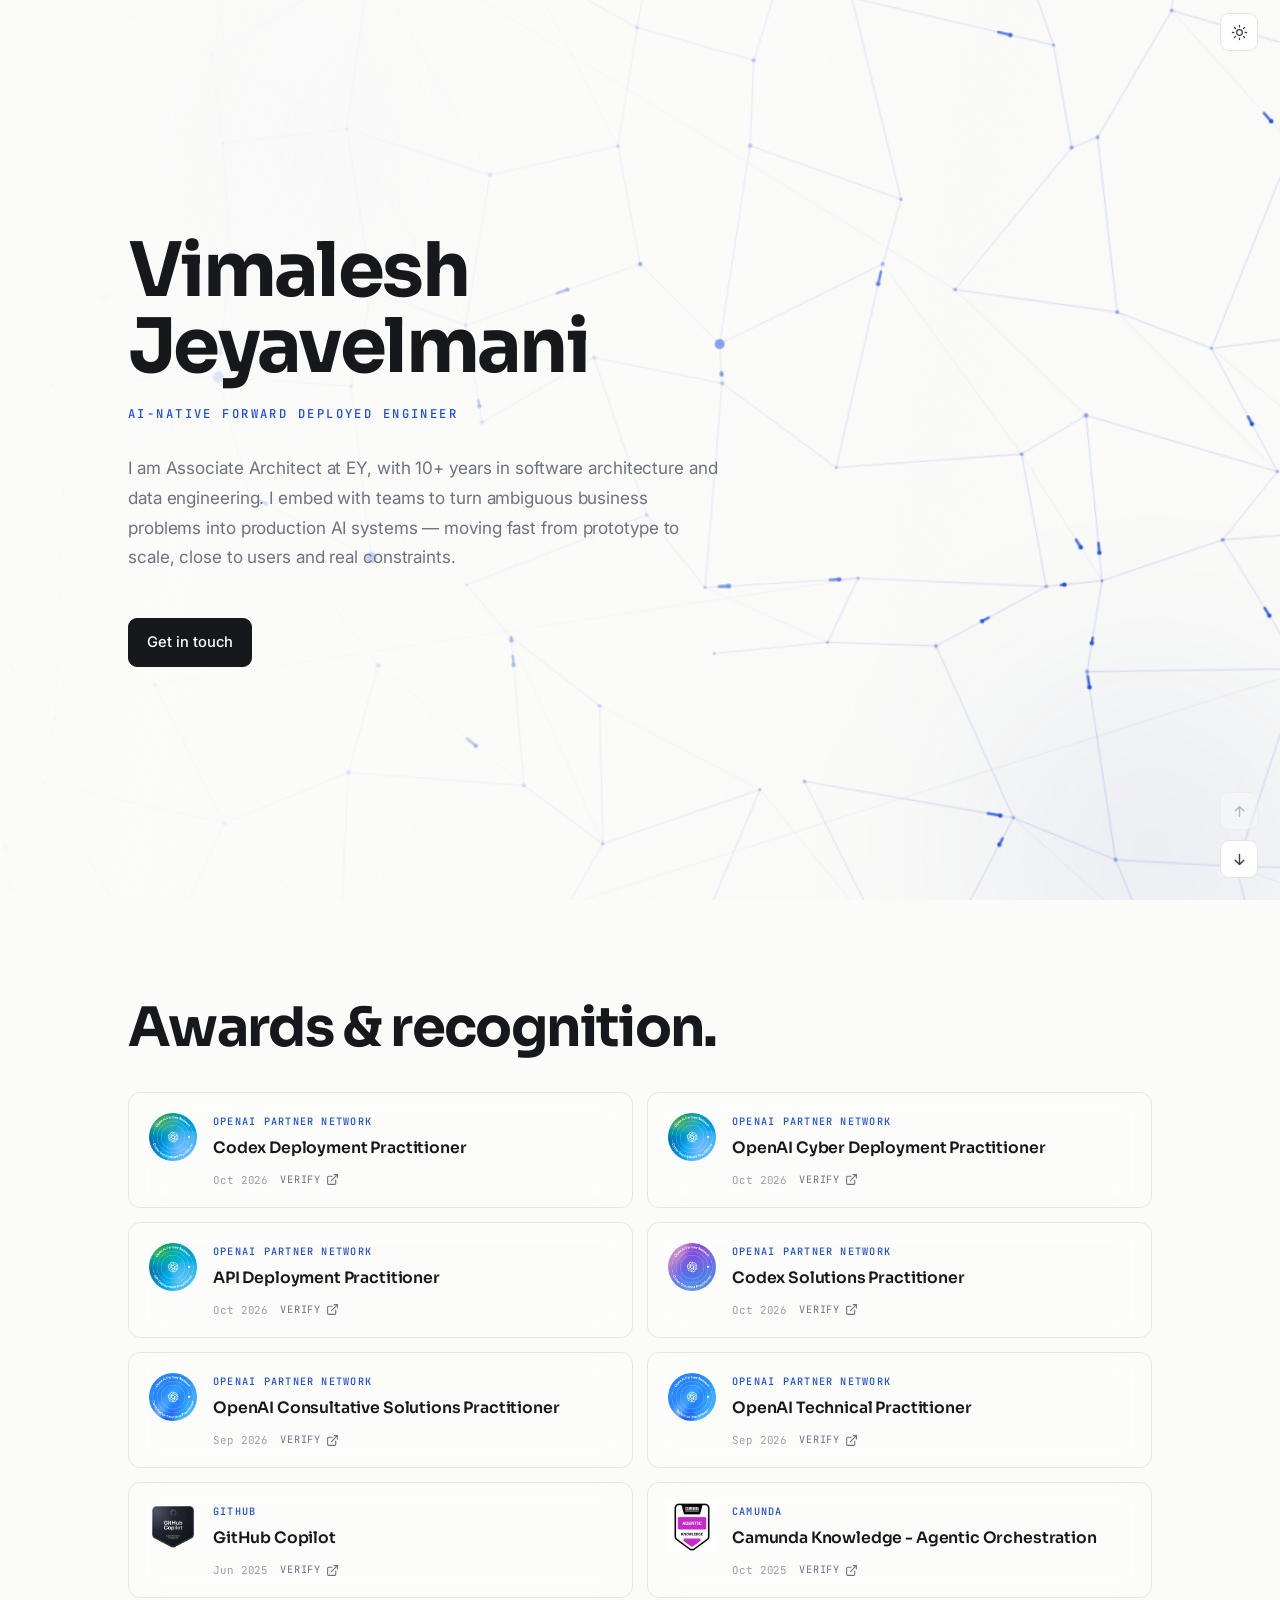
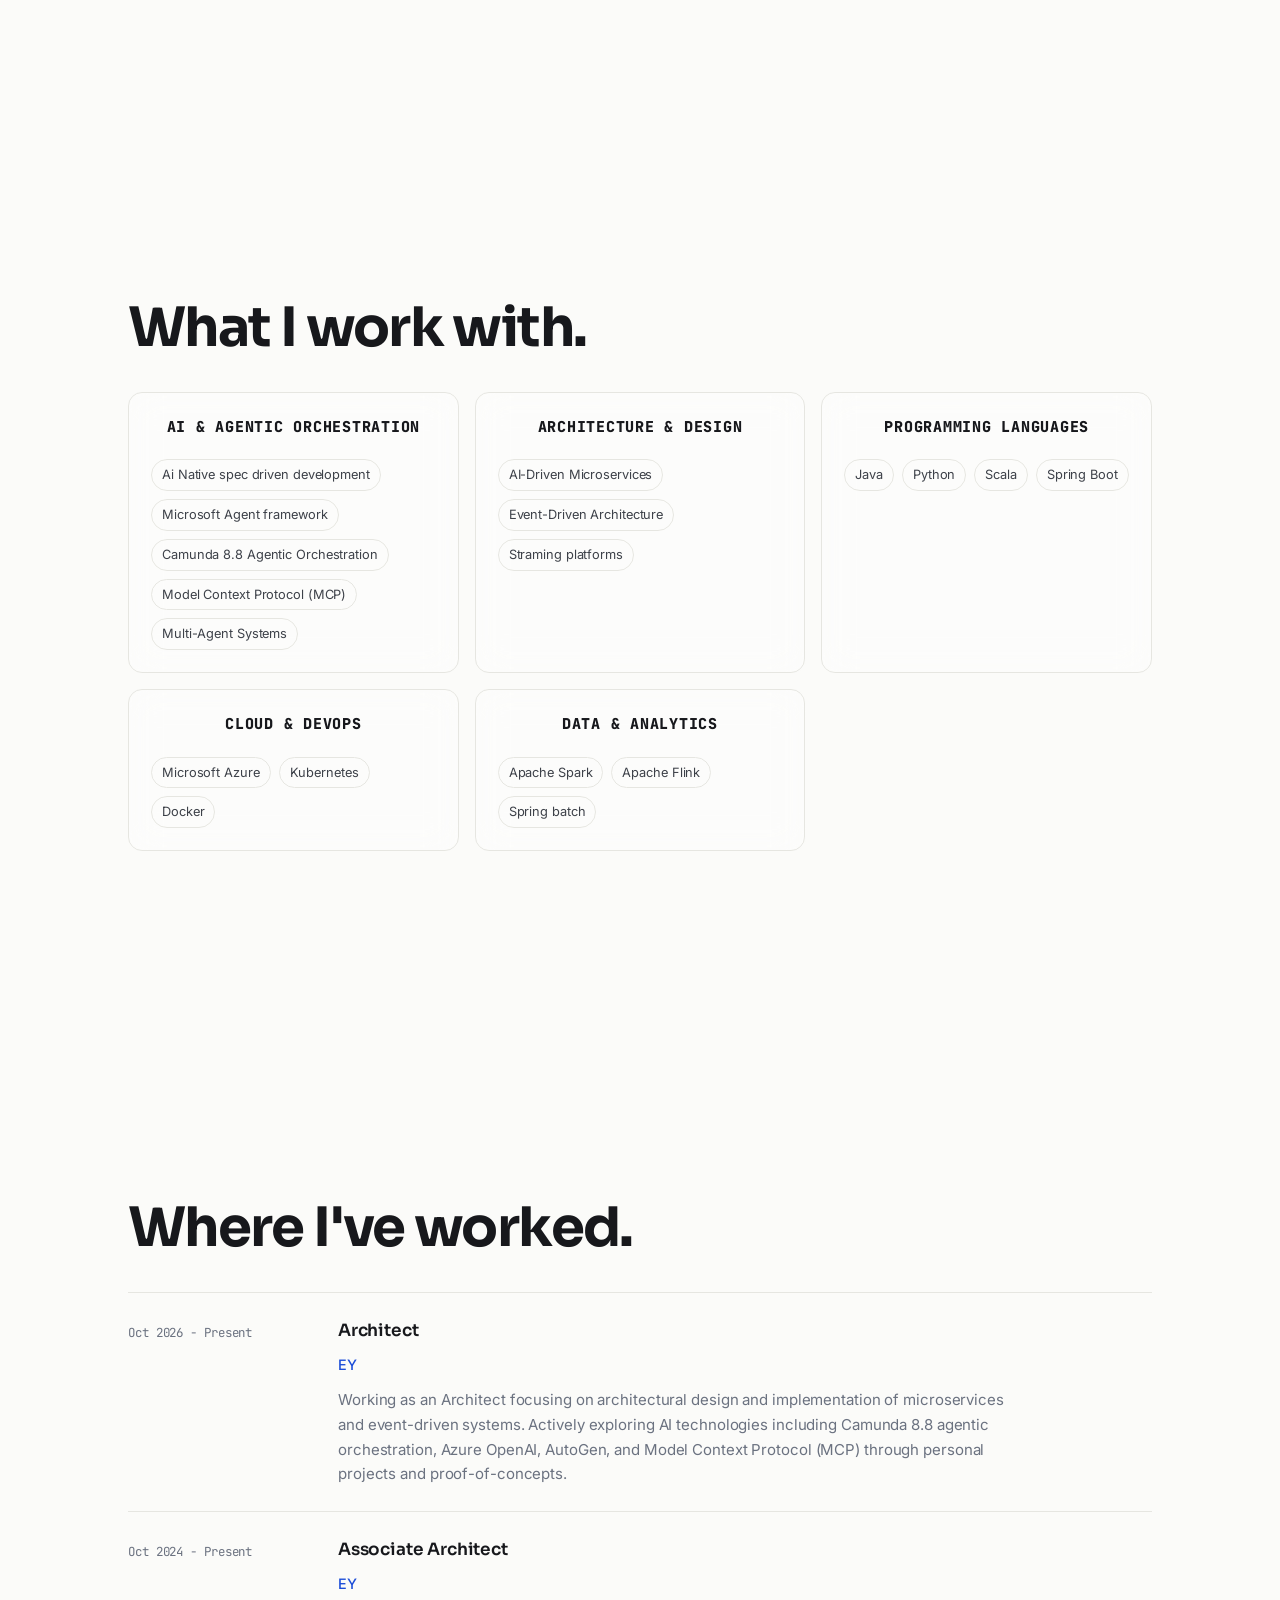
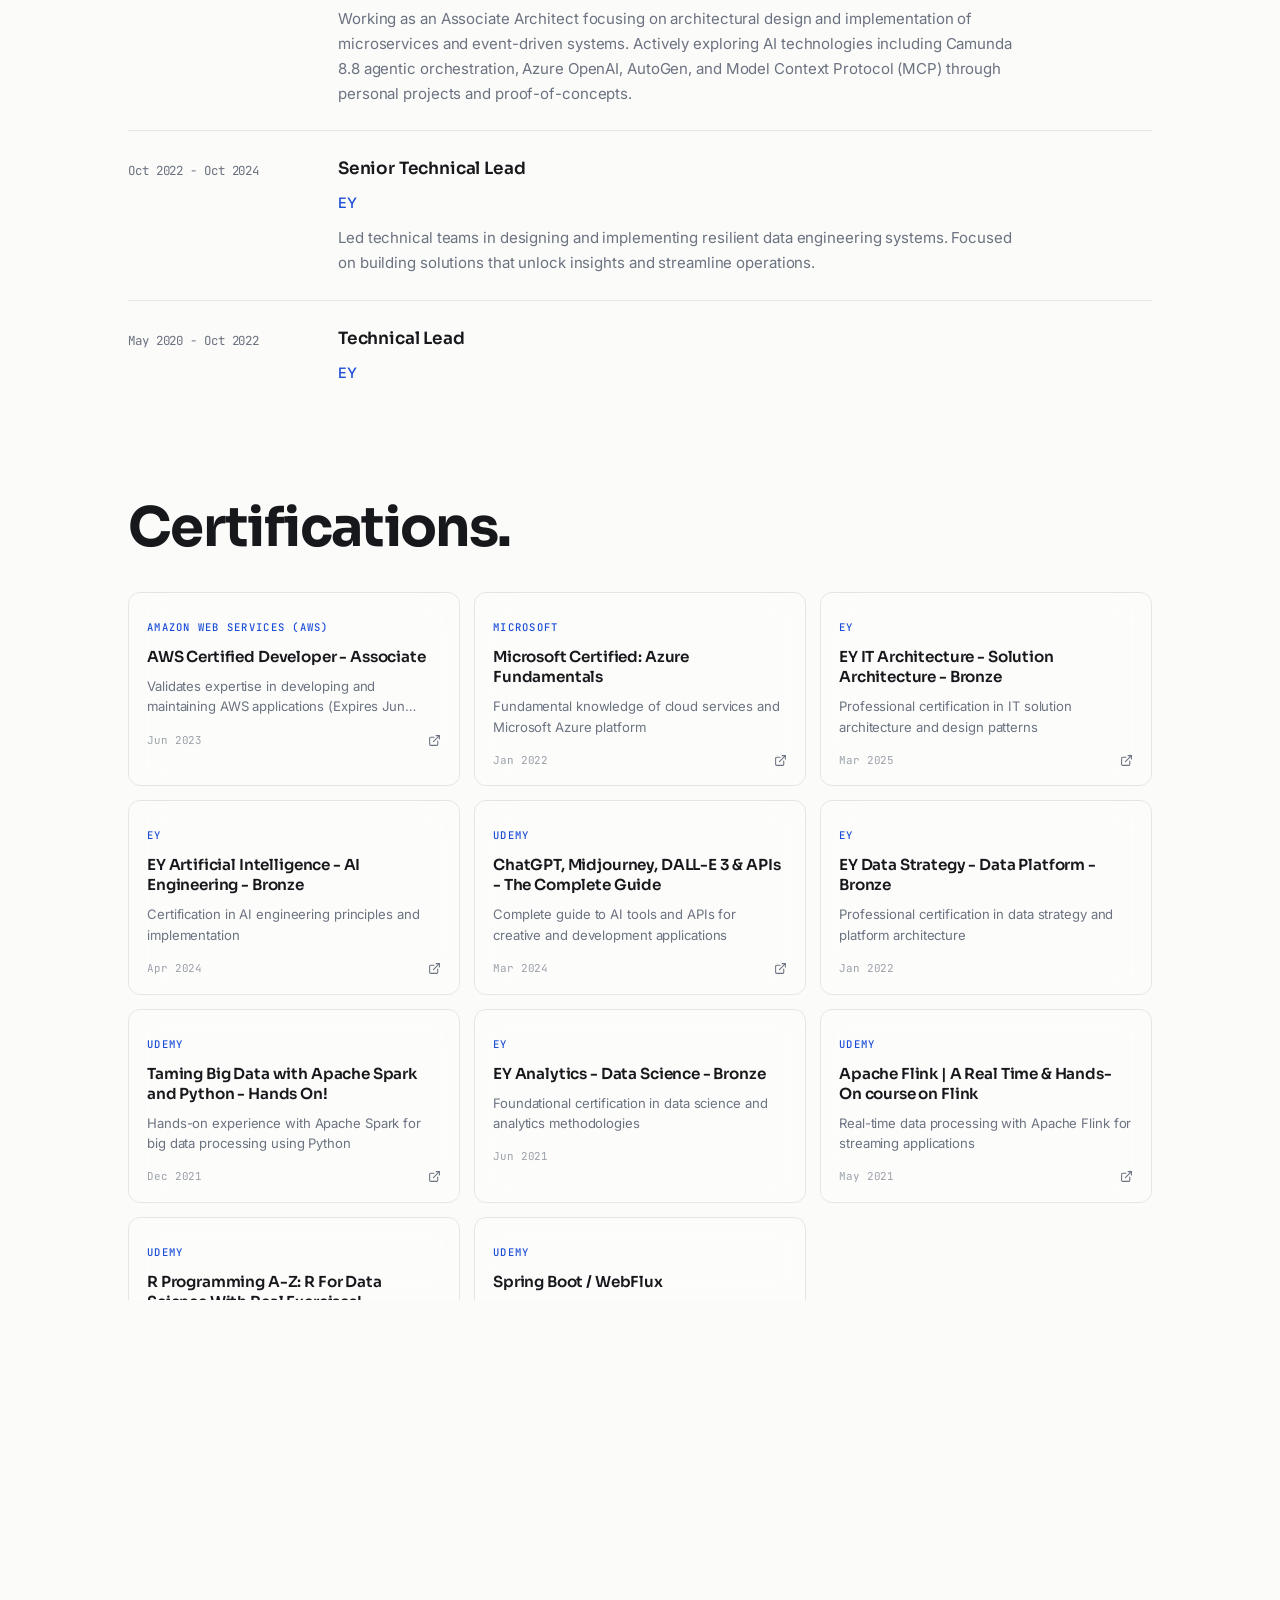
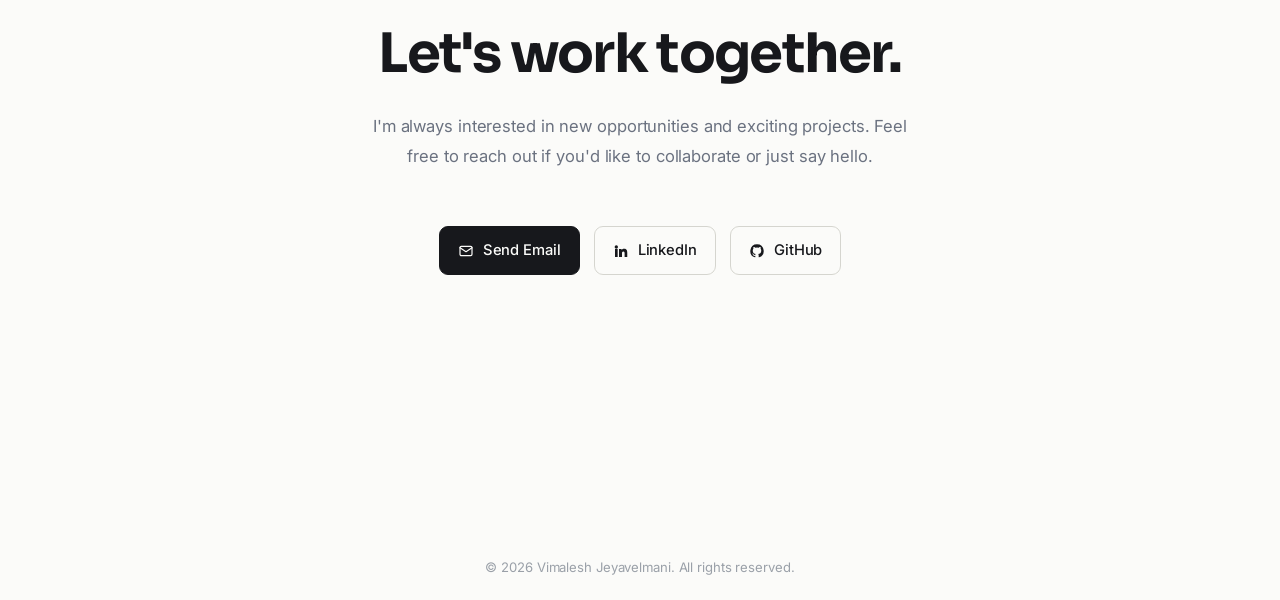
==== commit 175550d7: "patch" ====
--- a/index.html
+++ b/index.html
@@ -17,7 +17,7 @@
     <link rel="preconnect" href="https://fonts.googleapis.com">
     <link rel="preconnect" href="https://fonts.gstatic.com" crossorigin>
     <link href="https://fonts.googleapis.com/css2?family=Inter:wght@400;500;600;700&family=Sora:wght@600;700;800&family=JetBrains+Mono:wght@400;500&display=swap" rel="stylesheet">
-    <link rel="stylesheet" href="assets/css/style.css?v=2">
+    <link rel="stylesheet" href="assets/css/style.css?v=9">
     <noscript><style>.loader{display:none!important}body.is-loading .sections,body.is-loading .section-nav,body.is-loading .float-theme{opacity:1!important}</style></noscript>
 </head>
 <body class="is-loading">
@@ -69,6 +69,16 @@
                         <button class="btn btn-primary" id="cta-contact" type="button">Get in touch</button>
                     </div>
                 </div>
+            </div>
+        </section>
+
+        <!-- Awards -->
+        <section class="pane" id="awards" aria-label="Awards">
+            <div class="wrap">
+                <div class="exp-head">
+                    <h2 class="pane-title" data-text="sections.awards.heading"></h2>
+                </div>
+                <div class="awards-grid" id="awards-grid"></div>
             </div>
         </section>
 
@@ -125,6 +135,6 @@
         </button>
     </div>
 
-    <script src="assets/js/script.js?v=2"></script>
+    <script src="assets/js/script.js?v=9"></script>
 </body>
 </html>
--- a/assets/css/style.css
+++ b/assets/css/style.css
@@ -164,6 +164,7 @@
     content: ''; position: absolute; left: 0; right: 0; bottom: -3px;
     height: 1px; background: var(--accent);
 }
+.nav-short { display: none; }
 
 /* ---------- Veil (softens the mesh behind content) ---------- */
 .veil {
@@ -350,6 +351,45 @@
 .cert-verify { color: var(--muted); transition: color .2s ease; line-height: 0; }
 a.cert-card:hover .cert-verify { color: var(--accent); }
 
+/* ---------- Awards ---------- */
+#awards { align-items: flex-start; padding: clamp(82px, 11vh, 132px) 0 76px; }
+.awards-grid { display: grid; grid-template-columns: repeat(2, 1fr); gap: 14px; }
+.award-card {
+    position: relative; display: flex; align-items: flex-start; gap: 16px;
+    border: 1px solid var(--line); border-radius: 12px; padding: 20px 20px 18px;
+    background: color-mix(in srgb, var(--bg-elev) 34%, transparent);
+    -webkit-backdrop-filter: blur(16px) saturate(1.15); backdrop-filter: blur(16px) saturate(1.15);
+    transition: transform .3s cubic-bezier(.22,1,.36,1), border-color .3s ease, box-shadow .3s ease;
+}
+a.award-card:hover {
+    transform: translateY(-3px); border-color: var(--line-strong);
+    box-shadow: 0 20px 40px -26px rgba(var(--accent-rgb), 0.5);
+}
+.award-mark {
+    flex: 0 0 48px; height: 48px; display: grid; place-items: center;
+    border-radius: 10px; background: var(--accent-soft); color: var(--accent);
+}
+.award-mark.has-img { background: none; border-radius: 0; }
+.award-img { width: 48px; height: 48px; object-fit: contain; display: block; }
+.award-main { min-width: 0; }
+.award-issuer {
+    display: block; font-family: var(--mono); font-size: 0.64rem; font-weight: 500;
+    letter-spacing: 0.12em; text-transform: uppercase; color: var(--accent); margin-bottom: 7px;
+}
+.award-name {
+    font-family: var(--display); font-size: 0.98rem; font-weight: 600;
+    letter-spacing: -0.01em; line-height: 1.35;
+}
+.award-foot { display: flex; align-items: center; gap: 12px; margin-top: 12px; }
+.award-date { font-family: var(--mono); font-size: 0.68rem; color: var(--muted-2); }
+.award-verify {
+    display: inline-flex; align-items: center; gap: 5px;
+    font-family: var(--mono); font-size: 0.64rem; letter-spacing: 0.08em;
+    text-transform: uppercase; color: var(--muted); transition: color .2s ease;
+}
+a.award-card:hover .award-verify { color: var(--accent); }
+.award-verify svg { display: block; }
+
 /* ---------- Section navigation (bottom-right) ---------- */
 .section-nav {
     position: fixed; right: 22px; bottom: 22px; z-index: 60;
@@ -363,17 +403,33 @@
 /* ---------- Responsive ---------- */
 @media (max-width: 900px) {
     .veil { background: radial-gradient(92% 60% at 50% 44%, var(--bg) 0%, color-mix(in srgb, var(--bg) 62%, transparent) 46%, transparent 78%); }
+    .awards-grid { grid-template-columns: 1fr; }
     .skills-grid { grid-template-columns: repeat(2, 1fr); }
     .certs-grid { grid-template-columns: repeat(2, 1fr); }
 }
+@media (max-width: 820px) {
+    .topnav-brand { display: none; }
+}
 @media (max-width: 720px) {
     .wrap { padding: 0 20px; }
-    .topnav { padding: 0 18px; }
+    .topnav { padding: 0 58px 0 18px; }
     .topnav-brand { display: none; }
-    .topnav-links { gap: 14px; }
-    .topnav-links a { font-size: 0.78rem; }
+    .topnav-links {
+        gap: 16px; padding: 6px 0;
+        overflow-x: auto; overflow-y: hidden;
+        -webkit-overflow-scrolling: touch;
+        scrollbar-width: none; -ms-overflow-style: none;
+    }
+    .topnav-links::-webkit-scrollbar { display: none; }
+    .topnav-links a { font-size: 0.78rem; white-space: nowrap; }
+    .nav-long { display: none; }
+    .nav-short { display: inline; }
+    .site-foot { bottom: 118px; }
     .skills-grid { grid-template-columns: 1fr; }
     .certs-grid { grid-template-columns: 1fr; }
     .exp-item { grid-template-columns: 1fr; gap: 6px; }
     .exp-date { padding-top: 0; }
 }
+@media (max-width: 400px) {
+    .topnav-links { gap: 10px; }
+}
